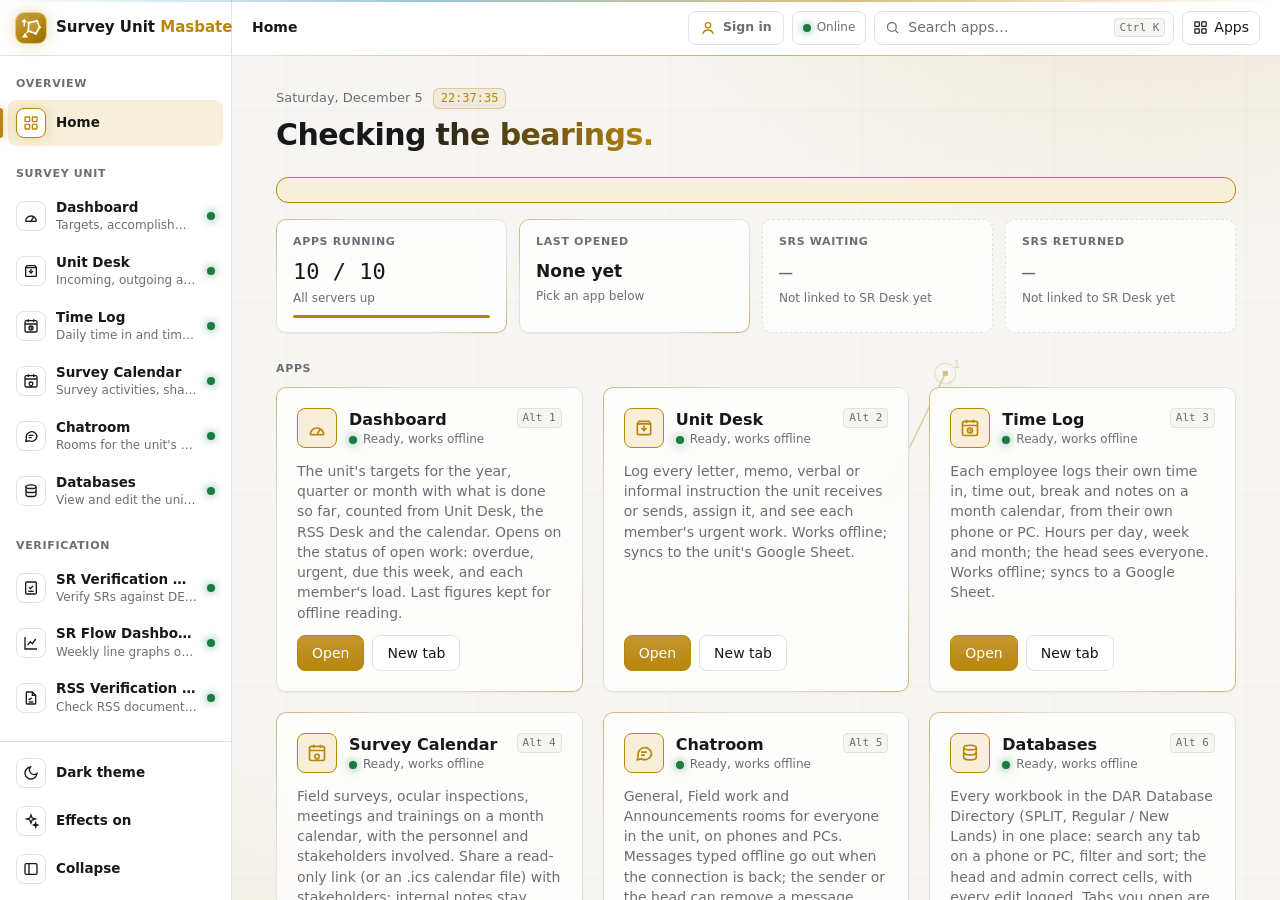
==== index.html @ 40b705ea "Claim Monitor: admin only (hidden from members and heads)" ====
<!doctype html>
<html lang="en">
<head>
<meta charset="utf-8">
<meta name="viewport" content="width=device-width, initial-scale=1, viewport-fit=cover">
<title>Survey Unit – Masbate</title>
<link rel="manifest" href="manifest.webmanifest">
<link rel="stylesheet" href="apps/fx/fx.css">
<script src="apps/fx/fx.js" defer></script>
<link rel="icon" href="icons/logo.svg" type="image/svg+xml">
<link rel="alternate icon" href="icons/favicon-64.png" type="image/png">
<link rel="apple-touch-icon" href="icons/apple-touch-icon.png">
<meta name="theme-color" content="#f6f5f2" media="(prefers-color-scheme: light)">
<meta name="theme-color" content="#0e0f10" media="(prefers-color-scheme: dark)">
<meta name="mobile-web-app-capable" content="yes">
<meta name="apple-mobile-web-app-capable" content="yes">
<meta name="apple-mobile-web-app-title" content="Survey Unit">
<meta name="apple-mobile-web-app-status-bar-style" content="default">
<style>
/* ACE Workbench: one shell for the local survey apps. Each app keeps its own server and page; the shell loads it in a frame.
   Layout patterns (grouped sidebar, breadcrumb, Apps menu, Ctrl K search, greeting home) taken from the iGEs app shell, 2026-11-15. */
:root{
  --bg:#f6f5f2; --rail:#ffffff; --panel:#ffffff; --ink:#17181a; --muted:#6b6e73; --line:#e3e1dc; --hover:#f0eee9;
  --accent:#b8860b; --accent-ink:#ffffff; --accent-soft:#f7efd9;
  --ok:#1d7a43; --bad:#b3261e; --contour:rgba(120,100,40,.07);
  --shadow:0 1px 2px rgba(0,0,0,.05); --shadow-lg:0 16px 40px rgba(0,0,0,.18);
  --font:"Inter","IBM Plex Sans","Segoe UI",system-ui,sans-serif; --mono:"IBM Plex Mono",Consolas,monospace;
  --r:10px; --gap-s:8px; --gap-l:20px; --rail-w:232px;
  --accent-rgb:184,134,11; --ok-rgb:29,122,67; --glass:rgba(255,255,255,.78); --field:.5;
}
@media (prefers-color-scheme: dark){ :root:not([data-theme="light"]){
  --bg:#0e0f10; --rail:#141517; --panel:#17181a; --ink:#ececea; --muted:#9a9c9f; --line:#2a2c2f; --hover:#1f2023;
  --accent:#e0b03c; --accent-ink:#17130a; --accent-soft:#2a230f; --ok:#5fcf8c; --bad:#f2877d; --contour:rgba(224,176,60,.06);
  --shadow:0 1px 2px rgba(0,0,0,.4); --shadow-lg:0 16px 40px rgba(0,0,0,.6); color-scheme:dark;
  --accent-rgb:224,176,60; --ok-rgb:95,207,140; --glass:rgba(23,24,26,.64); --field:1; } }
:root[data-theme="dark"]{
  --bg:#0e0f10; --rail:#141517; --panel:#17181a; --ink:#ececea; --muted:#9a9c9f; --line:#2a2c2f; --hover:#1f2023;
  --accent:#e0b03c; --accent-ink:#17130a; --accent-soft:#2a230f; --ok:#5fcf8c; --bad:#f2877d; --contour:rgba(224,176,60,.06);
  --shadow:0 1px 2px rgba(0,0,0,.4); --shadow-lg:0 16px 40px rgba(0,0,0,.6); color-scheme:dark;
  --accent-rgb:224,176,60; --ok-rgb:95,207,140; --glass:rgba(23,24,26,.64); --field:1; }

*{box-sizing:border-box}
html,body{height:100%;margin:0}
body{background:var(--bg);color:var(--ink);font:14px/1.45 var(--font);display:grid;grid-template-columns:var(--rail-w) 1fr;overflow:hidden}
body.collapsed{--rail-w:64px}
:focus-visible{outline:2px solid var(--accent);outline-offset:2px}
button{font:inherit;color:inherit}
kbd{font-family:var(--mono);font-size:11px;border:1px solid var(--line);border-radius:4px;padding:1px 5px;color:var(--muted);background:var(--bg)}

/* Rail */
.rail{background:var(--rail);border-right:1px solid var(--line);display:flex;flex-direction:column;min-width:0;min-height:0}
.brand{display:flex;align-items:center;gap:10px;height:56px;flex:none;padding:0 16px;border-bottom:1px solid var(--line);text-decoration:none;color:inherit}
.mark{flex:none;width:30px;height:30px;border-radius:8px;background:linear-gradient(145deg,color-mix(in srgb,var(--accent) 78%,#fff),var(--accent) 55%,color-mix(in srgb,var(--accent) 80%,#000));color:var(--accent-ink);display:grid;place-items:center;padding:3px;box-shadow:0 0 0 1px rgba(var(--accent-rgb),.35),0 0 16px rgba(var(--accent-rgb),.35)}
.brand b{font-size:15px;white-space:nowrap}
.brand b span{color:var(--accent)}
.mark svg{width:100%;height:100%;display:block}
.navscroll{flex:1;overflow:auto;padding-bottom:var(--gap-s)}
.navlabel{font-size:11px;font-weight:600;letter-spacing:.06em;text-transform:uppercase;color:var(--muted);padding:var(--gap-l) 16px var(--gap-s)}
nav{display:flex;flex-direction:column;gap:2px;padding:0 8px}
.item{display:flex;align-items:center;gap:10px;width:100%;padding:8px;border:0;border-radius:8px;background:none;text-align:left;cursor:pointer;text-decoration:none;color:inherit;position:relative}
.item:hover{background:var(--hover)}
.item[aria-current="page"]{background:var(--accent-soft)}
.item[aria-current="page"]::before{content:"";position:absolute;left:-8px;top:8px;bottom:8px;width:3px;border-radius:0 3px 3px 0;background:var(--accent);box-shadow:0 0 10px rgba(var(--accent-rgb),.8)}
.item[aria-current="page"] .ico{box-shadow:0 0 12px rgba(var(--accent-rgb),.25)}
.ico{flex:none;width:30px;height:30px;border-radius:8px;display:grid;place-items:center;border:1px solid var(--line);background:var(--panel)}
.item[aria-current="page"] .ico{border-color:var(--accent);color:var(--accent)}
.ico svg{width:16px;height:16px}
.txt{min-width:0;flex:1}
.txt b{display:block;font-weight:600;font-size:13.5px;white-space:nowrap;overflow:hidden;text-overflow:ellipsis}
.txt small{display:block;color:var(--muted);font-size:12px;white-space:nowrap;overflow:hidden;text-overflow:ellipsis}
.dot{flex:none;width:8px;height:8px;border-radius:50%;background:var(--line);position:relative}
.dot.up{background:var(--ok);box-shadow:0 0 8px rgba(var(--ok-rgb),.7)} .dot.down{background:var(--bad)}
.dot.up::after{content:"";position:absolute;inset:0;border-radius:50%;border:1px solid var(--ok);opacity:0}
.railfoot{flex:none;padding:8px;border-top:1px solid var(--line);display:flex;flex-direction:column;gap:2px}
body.collapsed .brand b,body.collapsed .txt,body.collapsed .item .dot{display:none}
body.collapsed .navlabel{font-size:0;padding:12px 0 4px;margin:0 16px;border-top:1px solid var(--line)}
body.collapsed .navlabel:first-child{border-top:0}
body.collapsed .brand{justify-content:center;padding:0}
body.collapsed .item{justify-content:center}

/* Top bar */
main{display:flex;flex-direction:column;min-width:0;min-height:0}
.bar{height:56px;flex:none;display:flex;align-items:center;gap:var(--gap-s);padding:0 var(--gap-l);border-bottom:1px solid var(--line);background:var(--rail);position:relative}
.bar::after{content:"";position:absolute;left:0;right:0;bottom:-1px;height:1px;background:linear-gradient(90deg,transparent,rgba(var(--accent-rgb),.55) 50%,transparent);pointer-events:none}
/* Sweeps while an app's page is loading in the frame */
.load{position:absolute;left:0;right:0;bottom:-1px;height:2px;overflow:hidden;pointer-events:none;z-index:1}
.load[hidden]{display:none}
.load i{position:absolute;top:0;bottom:0;left:0;width:35%;background:linear-gradient(90deg,transparent,var(--accent),transparent);box-shadow:0 0 10px rgba(var(--accent-rgb),.8)}
.net{display:inline-flex;align-items:center;gap:6px;height:34px;padding:0 10px;border-radius:8px;border:1px solid var(--line);font-size:12px;color:var(--muted);white-space:nowrap}
.net.off{color:var(--bad);border-color:var(--bad)}
.crumbs{display:flex;align-items:center;gap:6px;min-width:0;font-size:14px;white-space:nowrap}
.crumbs a{color:var(--muted);text-decoration:none}
.crumbs a:hover{color:var(--ink)}
.crumbs .sep{color:var(--muted);opacity:.6}
.crumbs b{font-weight:600;overflow:hidden;text-overflow:ellipsis}
.bar .spacer{flex:1}
.search{display:flex;align-items:center;gap:8px;height:34px;width:min(300px,30vw);padding:0 8px 0 10px;border:1px solid var(--line);border-radius:8px;background:var(--panel);color:var(--muted);cursor:pointer;text-align:left}
.search:hover{border-color:var(--muted)}
.search span{flex:1;overflow:hidden;text-overflow:ellipsis;white-space:nowrap}
.search svg,.appsbtn svg{width:15px;height:15px;flex:none}
.appsbtn{display:inline-flex;align-items:center;gap:6px;height:34px;padding:0 10px;border-radius:8px;border:1px solid var(--line);background:var(--panel);cursor:pointer}
.appsbtn:hover,.appsbtn[aria-expanded="true"]{background:var(--hover)}
.ibtn{display:inline-grid;place-items:center;width:34px;height:34px;border-radius:8px;border:1px solid var(--line);background:var(--panel);cursor:pointer;color:var(--muted);text-decoration:none}
.ibtn:hover{color:var(--ink);background:var(--hover)}
.ibtn svg{width:16px;height:16px}
.ibtn[hidden]{display:none}
.menuwrap{position:relative}
.menu{position:absolute;right:0;top:calc(100% + 6px);width:300px;background:var(--panel);border:1px solid var(--line);border-radius:var(--r);box-shadow:var(--shadow-lg);padding:6px;z-index:20}
.menu[hidden]{display:none}
.menu a{display:flex;gap:10px;padding:8px;border-radius:8px;text-decoration:none;color:inherit}
.menu a:hover,.menu a:focus-visible{background:var(--hover);outline:none}
.menu .mi{flex:none;width:18px;height:18px;color:var(--accent);margin-top:1px}
.menu .mi svg{width:18px;height:18px}
.menu b{display:block;font-weight:600;font-size:13.5px}
.menu small{display:block;color:var(--muted);font-size:12px}

.stage{flex:1;min-height:0;position:relative;
  background:radial-gradient(900px 520px at 88% -12%,rgba(var(--accent-rgb),.11),transparent 62%),radial-gradient(700px 480px at -5% 112%,rgba(var(--accent-rgb),.07),transparent 60%)}
/* Survey field: drifting grid and a lot being traversed, drawn behind Home */
#field{position:absolute;inset:0;width:100%;height:100%;pointer-events:none;opacity:var(--field)}
iframe{position:absolute;inset:0;width:100%;height:100%;border:0;background:var(--bg)}
iframe[hidden]{display:none}

/* Home */
.home{position:absolute;inset:0;overflow:auto;padding:32px var(--gap-l) 40px}
.home[hidden]{display:none}
.wrap{max-width:960px;margin:0 auto}
.date{color:var(--muted);font-size:13px;display:flex;align-items:center;gap:10px;flex-wrap:wrap}
.clock{font-family:var(--mono);font-size:12px;font-variant-numeric:tabular-nums;color:var(--accent);border:1px solid rgba(var(--accent-rgb),.35);border-radius:6px;padding:1px 7px;background:rgba(var(--accent-rgb),.08)}
.home h2{font-size:30px;margin:4px 0 var(--gap-l);letter-spacing:-.02em;width:fit-content;max-width:100%;
  background:linear-gradient(90deg,var(--ink) 35%,var(--accent));-webkit-background-clip:text;background-clip:text;color:transparent}
.wrap{container-type:inline-size}
.figs{display:grid;grid-template-columns:repeat(4,1fr);gap:12px;margin-bottom:28px}
.waiting{display:flex;gap:12px;align-items:flex-start;margin:0 0 16px;padding:12px 14px;border:1px solid var(--accent);border-radius:12px;background:var(--accent-soft);color:var(--ink);font-size:13px;line-height:1.5}
.waiting b{display:block;font-size:14px}.waiting .w-ico{color:var(--accent);flex:none;margin-top:2px}
@container (max-width:680px){ .figs{grid-template-columns:repeat(2,1fr)} }
.fig{background:var(--glass);border:1px solid var(--line);border-radius:var(--r);padding:14px 16px;box-shadow:var(--shadow)}
/* Glass panels: blurred field behind, gold edge at two corners, light that follows the pointer */
.fig,.card,.down .box{position:relative;-webkit-backdrop-filter:blur(9px) saturate(1.2);backdrop-filter:blur(9px) saturate(1.2)}
.fig::after,.card::after{content:"";position:absolute;inset:-1px;border-radius:inherit;padding:1px;pointer-events:none;opacity:.55;
  background:linear-gradient(135deg,rgba(var(--accent-rgb),.9),transparent 22%,transparent 78%,rgba(var(--accent-rgb),.9));
  -webkit-mask:linear-gradient(#000 0 0) content-box,linear-gradient(#000 0 0);-webkit-mask-composite:xor;mask-composite:exclude}
.fig.pending::after{display:none}
.fig::before,.card::before{content:"";position:absolute;inset:0;border-radius:inherit;pointer-events:none;opacity:0;
  background:radial-gradient(260px circle at var(--mx,50%) var(--my,50%),rgba(var(--accent-rgb),.14),transparent 70%)}
.fig:hover::before,.card:hover::before,.fig:hover::after,.card:hover::after{opacity:1}
.card:hover{border-color:rgba(var(--accent-rgb),.5);box-shadow:0 10px 30px rgba(0,0,0,.18),0 0 0 1px rgba(var(--accent-rgb),.12),0 0 28px rgba(var(--accent-rgb),.12)}
.card>*,.fig>*{position:relative}
.meter{height:3px;border-radius:2px;background:var(--line);margin-top:8px;overflow:hidden}
.meter i{display:block;height:100%;width:0;border-radius:2px;background:var(--accent);box-shadow:0 0 8px rgba(var(--accent-rgb),.8)}
.fig .k{font-size:11px;font-weight:600;letter-spacing:.06em;text-transform:uppercase;color:var(--muted)}
.fig .v{font-family:var(--mono);font-size:22px;font-weight:500;margin:6px 0 2px;font-variant-numeric:tabular-nums;white-space:nowrap;overflow:hidden;text-overflow:ellipsis}
.fig .v.word{font-family:var(--font);font-size:17px;font-weight:600;margin:9px 0 5px}
.fig .s{font-size:12px;color:var(--muted)}
.fig .s a{color:var(--accent)}
.fig.pending{border-style:dashed;box-shadow:none}
.fig.pending .v{color:var(--muted)}
.sect{font-size:11px;font-weight:600;letter-spacing:.06em;text-transform:uppercase;color:var(--muted);margin:0 0 10px}
.grid{display:grid;grid-template-columns:repeat(auto-fill,minmax(min(300px,100%),1fr));gap:var(--gap-l);margin-bottom:28px}
.card{background:var(--glass);border:1px solid var(--line);border-radius:var(--r);padding:var(--gap-l);box-shadow:var(--shadow);display:flex;flex-direction:column;gap:12px}
.card header{display:flex;align-items:center;gap:12px}
.card header kbd{margin-left:auto;align-self:flex-start;white-space:nowrap}
.card header .ico{width:40px;height:40px;color:var(--accent);border-color:var(--accent);background:var(--accent-soft)}
.card header .ico svg{width:20px;height:20px}
.card h3{margin:0;font-size:16px}
.card .status{font-size:12px;color:var(--muted);display:flex;align-items:center;gap:6px}
.card p{margin:0;color:var(--muted)}
.card .actions{margin-top:auto;display:flex;gap:var(--gap-s);align-items:center}
.btn{display:inline-flex;align-items:center;gap:6px;height:36px;padding:0 14px;border-radius:8px;border:1px solid var(--line);background:var(--panel);cursor:pointer;text-decoration:none;color:inherit;font-weight:500}
.btn:hover{background:var(--hover)}
.btn.primary{background:linear-gradient(180deg,color-mix(in srgb,var(--accent) 86%,#fff),var(--accent));border-color:var(--accent);color:var(--accent-ink);position:relative;overflow:hidden}
.btn.primary:hover{filter:brightness(1.06);box-shadow:0 6px 18px rgba(var(--accent-rgb),.35)}
.btn.primary::after{content:"";position:absolute;top:0;bottom:0;left:0;width:40%;transform:translateX(-140%) skewX(-20deg);background:linear-gradient(90deg,transparent,rgba(255,255,255,.45),transparent);pointer-events:none}

/* Server down state */
.down{position:absolute;inset:0;display:grid;place-items:center;padding:var(--gap-l)}
.down[hidden]{display:none}
.down .box{max-width:520px;background:var(--glass);border:1px solid var(--line);border-radius:var(--r);padding:24px;box-shadow:var(--shadow)}
.down h3{margin:0 0 6px;font-size:16px}
.down p{margin:0 0 12px;color:var(--muted)}
.down code{display:block;font-family:var(--mono);font-size:12.5px;background:var(--hover);border:1px solid var(--line);border-radius:8px;padding:10px 12px;white-space:pre-wrap;word-break:break-all;margin-bottom:16px;color:var(--ink)}

/* Ctrl K search */
.pal{position:fixed;inset:0;background:rgba(0,0,0,.45);-webkit-backdrop-filter:blur(6px);backdrop-filter:blur(6px);display:flex;justify-content:center;align-items:flex-start;padding:12vh var(--gap-l) 0;z-index:40}
.pal[hidden]{display:none}
.pal .box{width:min(560px,100%);background:var(--panel);border:1px solid rgba(var(--accent-rgb),.4);border-radius:12px;box-shadow:var(--shadow-lg),0 0 40px rgba(var(--accent-rgb),.12);overflow:hidden}
.pal .in{display:flex;align-items:center;gap:10px;padding:0 14px;border-bottom:1px solid var(--line)}
.pal .in svg{width:16px;height:16px;color:var(--muted);flex:none}
.pal input{flex:1;height:50px;border:0;background:none;color:var(--ink);font:inherit;font-size:15px;outline:none}
.pal ul{list-style:none;margin:0;padding:6px;max-height:50vh;overflow:auto}
.pal li{display:flex;align-items:center;gap:10px;padding:9px 10px;border-radius:8px;cursor:pointer}
.pal li[aria-selected="true"]{background:var(--accent-soft)}
.pal li .mi{width:18px;height:18px;color:var(--accent);flex:none}
.pal li .mi svg{width:18px;height:18px}
.pal li b{font-weight:600;font-size:13.5px}
.pal li small{color:var(--muted);font-size:12px;margin-left:auto;white-space:nowrap;overflow:hidden;text-overflow:ellipsis}
.pal .none{padding:14px;color:var(--muted);cursor:default}
.pal .hint{display:flex;gap:14px;padding:8px 14px;border-top:1px solid var(--line);font-size:12px;color:var(--muted)}

@media (max-width:720px){
  body{--rail-w:64px}
  .brand b,.txt,.item .dot{display:none}
  .navlabel{font-size:0;padding:12px 0 4px;margin:0 16px;border-top:1px solid var(--line)}
  .navlabel:first-child{border-top:0}
  .brand{justify-content:center;padding:0}
  .item{justify-content:center}
  .bar{padding:0 12px}
  .search{width:34px;padding:0;justify-content:center}
  .search span,.search kbd,.appsbtn .lbl,.crumbs .trail,.pal li small,.net .lbl,.card header kbd{display:none}
  #collapse{display:none}
  .home h2{font-size:24px}
}
/* Phones: the rail becomes a bottom tab bar so apps get the full width; the Apps menu is replaced by the tabs */
.tab{display:none}
.mbrand{display:none;align-items:center;gap:9px;text-decoration:none;color:inherit;min-width:0}
.mbrand .mark{width:28px;height:28px}
.mbrand b{font-size:15px;white-space:nowrap;overflow:hidden;text-overflow:ellipsis}
.mbrand b span{color:var(--accent)}
#themeTop,#install{display:none}
@media (max-width:720px){
  html,body{height:100%;height:100dvh}
  body{grid-template-columns:1fr;grid-template-rows:minmax(0,1fr) auto}
  main{grid-row:1}
  .rail{grid-row:2;flex-direction:row;border-right:0;border-top:1px solid var(--line);padding-bottom:env(safe-area-inset-bottom)}
  .brand,.railfoot,.navlabel,.appsbtn{display:none}
  .navscroll{display:flex;overflow-x:auto;overflow-y:hidden;padding:0;flex:1}
  nav{display:contents}
  .item{flex:1 0 50px;flex-direction:column;gap:3px;padding:7px 2px 6px;border-radius:0;justify-content:center}
  .item .tab{display:block;font-size:10.5px;font-weight:600;line-height:1.1;color:var(--muted);white-space:nowrap;max-width:100%;overflow:hidden;text-overflow:ellipsis}
  .item[aria-current="page"]{background:none}
  .item[aria-current="page"] .tab{color:var(--accent)}
  .item[aria-current="page"]::before{left:22%;right:22%;top:-1px;bottom:auto;width:auto;height:3px;border-radius:0 0 3px 3px}
  .ico{width:28px;height:28px}
  .bar{padding:0 10px;padding-top:env(safe-area-inset-top);height:calc(52px + env(safe-area-inset-top))}
  #themeTop{display:inline-grid}
  body.at-home .mbrand{display:flex}
  body.at-home .crumbs{display:none}
  #install:not([hidden]){display:inline-grid}
  .net{padding:0 9px}
  .home{padding:22px 16px 28px}
  .card .actions .btn:not(.primary){display:none}
}
*{scrollbar-width:thin;scrollbar-color:var(--line) transparent}
/* One sign-in for every app */
.who{display:inline-flex;align-items:center;gap:7px;height:34px;padding:0 11px;border-radius:8px;border:1px solid rgba(var(--accent-rgb),.45);background:rgba(var(--accent-rgb),.08);color:var(--ink);cursor:pointer;font:inherit;font-size:12.5px;font-weight:600;white-space:nowrap;max-width:220px}
.who svg{width:16px;height:16px;color:var(--accent);flex:none}
.who span{overflow:hidden;text-overflow:ellipsis}
.who.out{border-color:var(--line);background:none;color:var(--muted)}
.sign .box{padding:20px}
.sign h3{margin:0 0 4px;font-size:16px}
.sign p{margin:0 0 14px;color:var(--muted);font-size:13px}
.sign label{display:flex;flex-direction:column;gap:5px;font-size:12px;font-weight:600;color:var(--muted);margin-bottom:12px}
.sign input{height:40px;border:1px solid var(--line);border-radius:8px;background:var(--bg);color:var(--ink);padding:0 11px;font:inherit}
.sign input:focus{outline:none;border-color:var(--accent);box-shadow:0 0 0 3px rgba(var(--accent-rgb),.18)}
.sign .row{display:flex;gap:8px;align-items:center;flex-wrap:wrap}
.sign .msg{font-size:12.5px;color:var(--muted);flex:1;min-width:140px}
.sign .msg.bad{color:var(--bad)}
@media (max-width:720px){ .who span{display:none} .who{padding:0 9px} }
/* All motion lives here, so "reduce motion" in the system settings switches it off */
@media (prefers-reduced-motion:no-preference){
  .item,.btn,.ibtn,.appsbtn{transition:background .12s,box-shadow .2s,border-color .2s}
  .card{transition:transform .2s cubic-bezier(.2,.7,.2,1),box-shadow .2s,border-color .2s}
  .card:hover{transform:translateY(-3px)}
  .fig::before,.card::before,.fig::after,.card::after{transition:opacity .25s}
  .fig,.card{animation:rise .5s cubic-bezier(.2,.7,.2,1) backwards;animation-delay:calc(var(--i,0)*70ms)}
  .date,.home h2,.sect{animation:rise .45s cubic-bezier(.2,.7,.2,1) backwards}
  .meter i{transition:width .6s cubic-bezier(.2,.7,.2,1)}
  .dot.up::after{animation:ping 2.6s ease-out infinite}
  .btn.primary:hover::after{transform:translateX(320%) skewX(-20deg);transition:transform .6s}
  .load i{animation:sweep 1.1s ease-in-out infinite}
  iframe{animation:fade .25s}
  .menu,.pal .box{animation:pop .16s cubic-bezier(.2,.7,.2,1)}
  .pal{animation:fade .16s}
  @keyframes rise{from{opacity:0;transform:translateY(12px)}}
  @keyframes fade{from{opacity:0}}
  @keyframes pop{from{opacity:0;transform:translateY(-6px) scale(.98)}}
  @keyframes ping{0%{transform:scale(1);opacity:.8}70%,100%{transform:scale(2.8);opacity:0}}
  @keyframes sweep{from{left:-35%}to{left:100%}}
}
</style>
</head>
<body>
<aside class="rail">
  <a class="brand" href="#"><div class="mark"><svg viewBox="0 0 32 32" aria-hidden="true"><g fill="none" stroke="currentColor" stroke-linecap="round" stroke-linejoin="round"><path d="M7 13V5M4.6 7.6 7 5l2.4 2.6" stroke-width="1.8"/><polygon points="13,9 24,6.5 27.5,15 22.5,23.5 12.5,20" fill="currentColor" fill-opacity=".14" stroke-width="2.2"/><path d="M8 24.6 12.5 20" stroke-width="1.6" stroke-dasharray="1.6 1.8"/></g><g fill="currentColor"><circle cx="13" cy="9" r="1.6"/><circle cx="24" cy="6.5" r="1.6"/><circle cx="27.5" cy="15" r="1.6"/><circle cx="22.5" cy="23.5" r="1.6"/><circle cx="12.5" cy="20" r="1.6"/><polygon points="4,28.5 8,22.5 12,28.5"/></g></svg></div><b>Survey Unit <span>Masbate</span></b></a>
  <div class="navscroll" id="nav"></div>
  <div class="railfoot">
    <button class="item" id="themeBtn" title="Light or dark"><span class="ico"><svg viewBox="0 0 24 24" fill="none" stroke="currentColor" stroke-width="2"><path d="M21 12.8A9 9 0 1 1 11.2 3a7 7 0 0 0 9.8 9.8z"/></svg></span><span class="txt"><b>Theme</b></span></button>
    <button class="item" id="fxBtn" title="Special effects on or off (this device)"><span class="ico"><svg viewBox="0 0 24 24" fill="none" stroke="currentColor" stroke-width="2"><path d="M12 3l1.8 4.6L18.5 9l-4.7 1.4L12 15l-1.8-4.6L5.5 9l4.7-1.4z"/><path d="M19 15l.8 2.2L22 18l-2.2.8L19 21l-.8-2.2L16 18l2.2-.8z"/></svg></span><span class="txt"><b id="fxLbl">Effects on</b></span></button>
    <button class="item" id="collapse" title="Collapse sidebar"><span class="ico"><svg viewBox="0 0 24 24" fill="none" stroke="currentColor" stroke-width="2"><rect x="3" y="4" width="18" height="16" rx="2"/><path d="M9 4v16"/></svg></span><span class="txt"><b>Collapse</b></span></button>
  </div>
</aside>

<main>
  <div class="bar">
    <a class="mbrand" href="#" aria-label="Home"><span class="mark"><svg viewBox="0 0 32 32" aria-hidden="true"><g fill="none" stroke="currentColor" stroke-linecap="round" stroke-linejoin="round"><path d="M7 13V5M4.6 7.6 7 5l2.4 2.6" stroke-width="1.8"/><polygon points="13,9 24,6.5 27.5,15 22.5,23.5 12.5,20" fill="currentColor" fill-opacity=".14" stroke-width="2.2"/><path d="M8 24.6 12.5 20" stroke-width="1.6" stroke-dasharray="1.6 1.8"/></g><g fill="currentColor"><circle cx="13" cy="9" r="1.6"/><circle cx="24" cy="6.5" r="1.6"/><circle cx="27.5" cy="15" r="1.6"/><circle cx="22.5" cy="23.5" r="1.6"/><circle cx="12.5" cy="20" r="1.6"/><polygon points="4,28.5 8,22.5 12,28.5"/></g></svg></span><b>Survey Unit <span>Masbate</span></b></a>
    <div class="crumbs" id="crumbs"></div>
    <span class="spacer"></span>
    <button class="who out" id="whoBtn" title="Sign in"><svg viewBox="0 0 24 24" fill="none" stroke="currentColor" stroke-width="2"><circle cx="12" cy="8" r="4"/><path d="M4 21c1.5-4 4.5-6 8-6s6.5 2 8 6"/></svg><span>Sign in</span></button>
    <span class="net" id="net"><span class="dot"></span><span class="lbl"></span></span>
    <button class="search" id="searchBtn" title="Search apps (Ctrl K)"><svg viewBox="0 0 24 24" fill="none" stroke="currentColor" stroke-width="2"><circle cx="11" cy="11" r="7"/><path d="M21 21l-4.3-4.3"/></svg><span>Search apps…</span><kbd>Ctrl K</kbd></button>
    <div class="menuwrap">
      <button class="appsbtn" id="appsBtn" aria-haspopup="true" aria-expanded="false"><svg viewBox="0 0 24 24" fill="none" stroke="currentColor" stroke-width="2"><rect x="3" y="3" width="7" height="7" rx="1"/><rect x="14" y="3" width="7" height="7" rx="1"/><rect x="3" y="14" width="7" height="7" rx="1"/><rect x="14" y="14" width="7" height="7" rx="1"/></svg><span class="lbl">Apps</span></button>
      <div class="menu" id="appsMenu" role="menu" hidden></div>
    </div>
    <button class="ibtn" id="reload" title="Reload app" hidden><svg viewBox="0 0 24 24" fill="none" stroke="currentColor" stroke-width="2"><path d="M21 12a9 9 0 1 1-2.6-6.4L21 8"/><path d="M21 3v5h-5"/></svg></button>
    <a class="ibtn" id="popout" title="Open in its own tab" target="_blank" rel="noopener" hidden><svg viewBox="0 0 24 24" fill="none" stroke="currentColor" stroke-width="2"><path d="M14 4h6v6"/><path d="M20 4l-9 9"/><path d="M18 14v5a1 1 0 0 1-1 1H5a1 1 0 0 1-1-1V7a1 1 0 0 1 1-1h5"/></svg></a>
    <button class="ibtn" id="install" title="Install on this phone or PC" hidden><svg viewBox="0 0 24 24" fill="none" stroke="currentColor" stroke-width="2"><path d="M12 3v12"/><path d="M7 10l5 5 5-5"/><path d="M5 21h14"/></svg></button>
    <button class="ibtn" id="themeTop" title="Light or dark"><svg viewBox="0 0 24 24" fill="none" stroke="currentColor" stroke-width="2"><path d="M21 12.8A9 9 0 1 1 11.2 3a7 7 0 0 0 9.8 9.8z"/></svg></button>
    <div class="load" id="load" hidden><i></i></div>
  </div>
  <div class="stage">
    <canvas id="field" aria-hidden="true"></canvas>
    <section class="home" id="home">
      <div class="wrap">
        <div class="date"><span id="date"></span><span class="clock" id="clock"></span></div>
        <h2 id="greet"></h2>
        <div class="waiting" id="waiting" role="status" hidden></div>
        <div class="figs" id="figs"></div>
        <div class="sect">Apps</div>
        <div class="grid" id="cards"></div>
      </div>
    </section>
    <div class="down" id="down" hidden><div class="box">
      <h3 id="downTitle">App is not running</h3>
      <p id="downText"></p>
      <code id="downCmd"></code>
      <button class="btn primary" id="retry">Try again</button>
    </div></div>
  </div>
</main>

<div class="pal sign" id="sign" hidden>
  <div class="box" role="dialog" aria-label="Sign in">
    <h3>Sign in once, for every app</h3>
    <p>One address and one key per person open every app: Dashboard, Unit Desk, Time Log, Survey Calendar, Chatroom, Databases, SR and RSS Verification Desks. The admin gives you your key.</p>
    <label>Web app address<input id="sUrl" placeholder="https://script.google.com/macros/s/…/exec" autocomplete="off"></label>
    <label>Your key<input id="sKey" placeholder="ABCDE-12345" autocomplete="off" style="font-family:var(--mono);letter-spacing:.06em"></label>
    <div class="row"><span class="msg" id="sMsg">Kept on this device only.</span><button class="btn" id="sOut">Sign out</button><button class="btn primary" id="sGo">Sign in</button></div>
  </div>
</div>

<div class="pal" id="pal" hidden>
  <div class="box" role="dialog" aria-label="Search apps">
    <div class="in"><svg viewBox="0 0 24 24" fill="none" stroke="currentColor" stroke-width="2"><circle cx="11" cy="11" r="7"/><path d="M21 21l-4.3-4.3"/></svg>
      <input id="palIn" placeholder="Type an app name…" autocomplete="off" aria-controls="palList"></div>
    <ul id="palList" role="listbox"></ul>
    <div class="hint"><span><kbd>↑</kbd> <kbd>↓</kbd> move</span><span><kbd>Enter</kbd> open</span><span><kbd>Esc</kbd> close</span></div>
  </div>
</div>

<script>
// Sidebar sections, in order. An app's `group` must be one of these ids.
const GROUPS = [
  { id:"overview", label:"Overview" },
  { id:"unit",     label:"Survey Unit" },
  { id:"verify",   label:"Verification" },
  { id:"survey",   label:"Survey" },
];
const ICON = {
  home:'<svg viewBox="0 0 24 24" fill="none" stroke="currentColor" stroke-width="2"><rect x="3" y="3" width="7" height="7" rx="1"/><rect x="14" y="3" width="7" height="7" rx="1"/><rect x="3" y="14" width="7" height="7" rx="1"/><rect x="14" y="14" width="7" height="7" rx="1"/></svg>',
  sr:'<svg viewBox="0 0 24 24" fill="none" stroke="currentColor" stroke-width="2"><path d="M9 11l2 2 4-4"/><rect x="4" y="3" width="16" height="18" rx="2"/><path d="M8 17h8"/></svg>',
  rss:'<svg viewBox="0 0 24 24" fill="none" stroke="currentColor" stroke-width="2"><path d="M14 3H6a1 1 0 0 0-1 1v16a1 1 0 0 0 1 1h12a1 1 0 0 0 1-1V8z"/><path d="M14 3v5h5"/><path d="M8.5 13l1.5 1.5 3-3"/><path d="M8.5 18h7"/></svg>',
  srdash:'<svg viewBox="0 0 24 24" fill="none" stroke="currentColor" stroke-width="2"><path d="M3 3v18h18"/><path d="M7 15l4-5 3 3 5-7"/></svg>',
  td:'<svg viewBox="0 0 24 24" fill="none" stroke="currentColor" stroke-width="2"><path d="M4 18l5-12 6 4 5-4-3 14z"/><circle cx="9" cy="6" r="1.5"/></svg>',
  time:'<svg viewBox="0 0 24 24" fill="none" stroke="currentColor" stroke-width="2"><rect x="3" y="4" width="18" height="17" rx="2"/><path d="M3 9h18M8 2v4M16 2v4"/><circle cx="12" cy="15" r="3"/><path d="M12 13.5V15l1 1"/></svg>',
  db:'<svg viewBox="0 0 24 24" fill="none" stroke="currentColor" stroke-width="2"><ellipse cx="12" cy="5.5" rx="7.5" ry="2.8"/><path d="M4.5 5.5v6c0 1.5 3.4 2.8 7.5 2.8s7.5-1.3 7.5-2.8v-6"/><path d="M4.5 11.5v6c0 1.5 3.4 2.8 7.5 2.8s7.5-1.3 7.5-2.8v-6"/></svg>',
  dash:'<svg viewBox="0 0 24 24" fill="none" stroke="currentColor" stroke-width="2"><path d="M4 20a8 8 0 1 1 16 0"/><path d="M12 20l4-7"/><path d="M4 20h16"/></svg>',
  cal:'<svg viewBox="0 0 24 24" fill="none" stroke="currentColor" stroke-width="2"><rect x="3" y="4" width="18" height="17" rx="2"/><path d="M3 9h18M8 2v4M16 2v4"/><path d="M12 13.5c-1.6 0-2.8 1.2-2.8 2.7 0 1.9 2.8 3.8 2.8 3.8s2.8-1.9 2.8-3.8c0-1.5-1.2-2.7-2.8-2.7z"/></svg>',
  chat:'<svg viewBox="0 0 24 24" fill="none" stroke="currentColor" stroke-width="2"><path d="M21 12a8 8 0 0 1-11.6 7.1L4 20l1-4.6A8 8 0 1 1 21 12z"/><path d="M8.5 11h7M8.5 14.5h4.5"/></svg>',
  claim:'<svg viewBox="0 0 24 24" fill="none" stroke="currentColor" stroke-width="2"><rect x="5" y="3" width="14" height="18" rx="2"/><path d="M9 3v2h6V3"/><path d="M8.5 10h7M8.5 13.5h4"/><path d="M13.5 17.5l1.5 1.5 3-3"/></svg>',
  desk:'<svg viewBox="0 0 24 24" fill="none" stroke="currentColor" stroke-width="2"><path d="M4 7h16v12a1 1 0 0 1-1 1H5a1 1 0 0 1-1-1z"/><path d="M4 7l2-3h12l2 3"/><path d="M9 12l3 3 3-3"/><path d="M12 15V9"/></svg>',
};
// Add an app here to put it on the panel (and an icon in ICON under its id). url: where its server serves the page; start: how to run that server.
// local: true for a page inside this folder (apps/…): it needs no server, so it is never pinged and works offline.
const ALL_APPS = [
  // apps/dashboard.html, apps/calendar.html and apps/chat.html talk to the Survey Unit web app (?app=dash|cal|chat, backend/unit_hub.gs).
  { id:"dash", group:"unit", local:true, name:"Dashboard", tab:"Dash", short:"Targets, accomplishments, open work",
    blurb:"The unit's targets for the year, quarter or month with what is done so far, counted from Unit Desk, the RSS Desk and the calendar. Opens on the status of open work: overdue, urgent, due this week, and each member's load. Last figures kept for offline reading.",
    url:"apps/dashboard.html" },
  { id:"desk", group:"unit", local:true, name:"Unit Desk", tab:"Desk", short:"Incoming, outgoing and tasks",
    blurb:"Log every letter, memo, verbal or informal instruction the unit receives or sends, assign it, and see each member's urgent work. Works offline; syncs to the unit's Google Sheet.",
    url:"apps/unit-desk.html" },
  { id:"time", group:"unit", local:true, name:"Time Log", tab:"Time", short:"Daily time in and time out",
    blurb:"Each employee logs their own time in, time out, break and notes on a month calendar, from their own phone or PC. Hours per day, week and month; the head sees everyone. Works offline; syncs to a Google Sheet.",
    url:"apps/time-log.html" },
  { id:"cal", group:"unit", local:true, name:"Survey Calendar", tab:"Calendar", short:"Survey activities, shareable",
    blurb:"Field surveys, ocular inspections, meetings and trainings on a month calendar, with the personnel and stakeholders involved. Share a read-only link (or an .ics calendar file) with stakeholders; internal notes stay inside the unit. Works offline; syncs to the Google Sheet.",
    url:"apps/calendar.html" },
  { id:"chat", group:"unit", local:true, name:"Chatroom", tab:"Chat", short:"Rooms for the unit's employees",
    blurb:"General, Field work and Announcements rooms for everyone in the unit, on phones and PCs. Messages typed offline go out when the connection is back; the sender or the head can remove a message.",
    url:"apps/chat.html" },
  // apps/databases.html reads the workbooks listed in the DAR DATABASE DIRECTORY sheet through backend/databases.gs.
  { id:"db", group:"unit", local:true, name:"Databases", tab:"Data", short:"View and edit the unit's workbooks",
    blurb:"Every workbook in the DAR Database Directory (SPLIT, Regular / New Lands) in one place: search any tab on a phone or PC, filter and sort; the head and admin correct cells, with every edit logged. Tabs you open are kept for reading offline.",
    url:"apps/databases.html" },
  // apps/claim-monitor.html talks to the Survey Unit web app (?app=claim, backend/claim_monitor.gs): 2025-A and SBA Batch 4 trackers.
  { id:"claim", group:"unit", local:true, admin:true, name:"Claim Monitor", tab:"Claims", short:"DARMO claims: pick LHs, print, log",
    blurb:"Type a DARMO's claim (organic ₱450/ha or TSS ₱100/ha) and it picks the unclaimed LHs whose areas add up closest, from 2025-A or SBA Batch 4. Prints the DARMO Claim Monitoring form with its support list; logging the claim ticks the claimed columns in the tracker.",
    url:"apps/claim-monitor.html" },
  // apps/sr-desk.html is a verbatim copy of outputs/sr-verification-desk/app/sr-desk.html; copy it again after changing that file.
  { id:"sr", group:"verify", local:true, name:"SR Verification Desk", tab:"SR Desk", short:"Verify SRs against DENR / LRA checklists",
    blurb:"Register of SRs, DENR and LRA checklists, notice of findings and dashboard. Saves on this PC first, syncs to the Google Sheet.",
    url:"apps/sr-desk.html" },
  // apps/sr-dashboard.html is a verbatim copy of outputs/sr-verification-desk/app/sr-dashboard.html. It reads the SR Desk's copy on this PC.
  { id:"srdash", group:"verify", local:true, name:"SR Flow Dashboard", tab:"SR Flow", short:"Weekly line graphs of the SR desk",
    blurb:"How the SR desk is moving: SRs waiting at DARPO, received vs decided, endorsed vs returned, and days to decide, week by week. Read-only; uses the SR Desk's data on this PC.",
    url:"apps/sr-dashboard.html" },
  // apps/rss-desk.html talks to the Survey Unit web app (?app=rss, backend/rss_desk.gs): register from LAD BAL (MOD), "Inside balance" from SUMMARY.
  { id:"rss", group:"verify", local:true, name:"RSS Verification Desk", tab:"RSS Desk", short:"Check RSS documents against the checklist",
    blurb:"Register of every LH in LAD BAL (MOD), marked Inside balance when listed in SUMMARY. Tick each documentary requirement (present, lacking, N/A) with remarks, return for compliance, mark complete, print the checklist. Saves on this device first, syncs to the Google Sheet.",
    url:"apps/rss-desk.html" },
  { id:"td", group:"survey", local:true, name:"Title to Shapefile", tab:"Shapefile", short:"Title TD to PRS92 shapefile",
    blurb:"Type or paste a title's technical description, check closure and area, see the lot on satellite imagery (or a plain grid offline), export a PRS92 shapefile. Runs in the browser; title OCR stays in the Python app.",
    url:"apps/title-to-shapefile.html" },
];
// Apps marked admin:true show only to a person signed in as admin (Claim Monitor, user 2026-11-18). The web app refuses
// everyone else too; hiding it here only keeps it off their screens.
let APPS = [];
function filterApps(){ const s = signin(); APPS = ALL_APPS.filter(a => !a.admin || !!(s && s.key && s.role === "admin")); }
function rolesChanged(){ filterApps(); renderNav(); if(current && !APPS.some(a => a.id === current)) location.hash = ""; }
const GREETINGS = ["Staking corners","Closing the traverse","Checking the bearings","Plotting the lot","Setting up the instrument","Tying to the BLLM","Reading the TD","Balancing the misclosure"];

const $ = id => document.getElementById(id);
const esc = s => String(s).replace(/[&<>"]/g, c => ({ "&":"&amp;", "<":"&lt;", ">":"&gt;", '"':"&quot;" }[c]));
const frames = {};   // one frame per app, kept alive so switching apps keeps each app's state
const status = {};
let current = "";

function store(k, v){ try{ if(v !== undefined) localStorage.setItem(k, v); return localStorage.getItem(k); }catch(e){ return null; } }

async function ping(app){
  if(app.local) status[app.id] = "up";
  else try{ await fetch(app.url, { mode:"no-cors", cache:"no-store" }); status[app.id] = "up"; }
  catch(e){ status[app.id] = "down"; }
  document.querySelectorAll(`[data-dot="${app.id}"]`).forEach(d => { d.className = "dot " + status[app.id]; });
  document.querySelectorAll(`[data-status="${app.id}"]`).forEach(s => { s.textContent = app.local ? "Ready, works offline" : status[app.id] === "up" ? "Running" : "Not running"; });
  renderFigs();
  return status[app.id];
}

function renderNav(){
  const item = (id, name, short, icon, title, tab) => `
    <a class="item" href="#${id}" data-app="${id}" title="${esc(title)}">
      <span class="ico">${icon}</span><span class="tab">${esc(tab || name)}</span>
      <span class="txt"><b>${esc(name)}</b>${short ? `<small>${esc(short)}</small>` : ""}</span>
      ${id ? `<span class="dot" data-dot="${id}"></span>` : ""}
    </a>`;
  $("nav").innerHTML = GROUPS.map(g => {
    const rows = g.id === "overview"
      ? item("", "Home", "", ICON.home, "Home (Alt+0)")
      : APPS.filter(a => a.group === g.id).map(a => item(a.id, a.name, a.short, ICON[a.id], `${a.name} (Alt+${APPS.indexOf(a) + 1})`, a.tab)).join("");
    return rows ? `<div class="navlabel">${esc(g.label)}</div><nav aria-label="${esc(g.label)}">${rows}</nav>` : "";
  }).join("");
  $("appsMenu").innerHTML = APPS.map(a => `
    <a role="menuitem" href="#${a.id}"><span class="mi">${ICON[a.id]}</span><span><b>${esc(a.name)}</b><small>${esc(a.short)}</small></span></a>`).join("");
  $("cards").innerHTML = APPS.map((a, i) => `
    <article class="card" style="--i:${i + 4}">
      <header><span class="ico">${ICON[a.id]}</span><div><h3>${esc(a.name)}</h3>
        <div class="status"><span class="dot" data-dot="${a.id}"></span><span data-status="${a.id}">Checking…</span></div></div>
        <kbd title="Keyboard shortcut">Alt ${i + 1}</kbd></header>
      <p>${esc(a.blurb)}</p>
      <div class="actions"><a class="btn primary" href="#${a.id}">Open</a>
        <a class="btn" href="${a.url}" target="_blank" rel="noopener">New tab</a></div>
    </article>`).join("");
}

// Figures row: only what the panel itself knows. SR counts need a link to the SR Desk's data, not built yet.
function renderFigs(){
  const known = APPS.filter(a => status[a.id]);
  const up = known.filter(a => status[a.id] === "up").length;
  const done = known.length === APPS.length;
  const last = APPS.find(a => a.id === store("aw.last"));
  // Built once, then updated in place, so the entrance animation does not replay on every status check.
  if(!$("figUp")) $("figs").innerHTML = `
    <div class="fig" style="--i:0"><div class="k">Apps running</div><div class="v" id="figUp"></div><div class="s" id="figUpS"></div><div class="meter"><i id="figBar"></i></div></div>
    <div class="fig" style="--i:1"><div class="k">Last opened</div><div class="v word" id="figLast"></div><div class="s" id="figLastS"></div></div>
    <div class="fig pending" style="--i:2"><div class="k">SRs waiting</div><div class="v">—</div><div class="s">Not linked to SR Desk yet</div></div>
    <div class="fig pending" style="--i:3"><div class="k">SRs returned</div><div class="v">—</div><div class="s">Not linked to SR Desk yet</div></div>`;
  $("figUp").textContent = done ? up + " / " + APPS.length : "…";
  $("figUpS").textContent = !done ? "Checking servers" : up === APPS.length ? "All servers up" : (APPS.length - up) + " not running";
  $("figBar").style.width = done ? (100 * up / APPS.length) + "%" : "0";
  $("figLast").textContent = last ? last.name : "None yet";
  const lastS = last ? `<a href="#${last.id}">Open again</a>` : "Pick an app below";
  if($("figLastS").innerHTML !== lastS) $("figLastS").innerHTML = lastS;
}

const STILL = matchMedia("(prefers-reduced-motion: reduce)").matches;

// Greeting resolves out of scrambled characters, left to right.
function decode(el, text){
  clearInterval(el._t); el.setAttribute("aria-label", text);
  if(STILL){ el.textContent = text; return; }
  const glyphs = "ABCDEFGHJKLMNPRSTUVWXYZ0123456789", steps = 20; let f = 0;
  el._t = setInterval(() => {
    const k = Math.floor(text.length * ++f / steps);
    el.textContent = text.slice(0, k) + [...text.slice(k)].map(ch => ch === " " ? " " : glyphs[Math.floor(Math.random() * glyphs.length)]).join("");
    if(f >= steps){ clearInterval(el._t); el.textContent = text; }
  }, 32);
}
function tick(){ if(!$("home").hidden) $("clock").textContent = new Date().toLocaleTimeString("en-PH", { hour12:false }); }

function renderHomeHead(){
  $("date").textContent = new Date().toLocaleDateString("en-PH", { weekday:"long", month:"long", day:"numeric" });
  tick();
  // Each person's own name, kept on their device; tap the greeting to set or change it.
  const who = (store("aw.name") || "").trim();
  decode($("greet"), GREETINGS[Math.floor(Math.random() * GREETINGS.length)] + (who ? ", " + who + "." : "."));
  $("greet").title = who ? "Tap to change your name" : "Tap to add your name";
}
$("greet").style.cursor = "pointer";
$("greet").onclick = () => {
  const n = prompt("Your name for the greeting (kept on this device only):", store("aw.name") || "");
  if(n !== null){ store("aw.name", n.trim().slice(0, 30)); renderHomeHead(); }
};

// Network chip: what the browser reports about this device's connection (not a test of any server).
function renderNet(){
  const on = navigator.onLine, el = $("net");
  el.className = "net" + (on ? "" : " off");
  el.querySelector(".dot").className = "dot " + (on ? "up" : "down");
  el.querySelector(".lbl").textContent = on ? "Online" : "Offline";
  el.title = on ? "This device has a network connection" : "No network connection. Apps marked “works offline” still run.";
}

// Saved work lives in this browser until it reaches the Sheets. Ask the browser to keep it even when the disk runs low
// (it may say no; Chrome and Edge decide), and warn on Home while any app still has work waiting to sync.
let persisted = null;
if(navigator.storage && navigator.storage.persist && /^https?:$/.test(location.protocol)){
  navigator.storage.persisted().then(p => p || navigator.storage.persist()).then(p => { persisted = !!p; renderWaiting(); }).catch(() => {});
}
// Where each app keeps the work it has not sent yet (same browser, same address).
const WAITS = [
  ["Unit Desk",  () => (JSON.parse(localStorage.getItem("ud.v1") || "{}").outbox || []).length],
  ["Time Log",   () => (JSON.parse(localStorage.getItem("tl.v1") || "{}").outbox || []).length],
  ["Databases",  () => (JSON.parse(localStorage.getItem("db.outbox") || "[]")).length],
  ["SR Desk",    () => Object.keys(JSON.parse(localStorage.getItem("srdesk-v1") || "{}").queue || {}).length],
  ["RSS Desk",   () => (JSON.parse(localStorage.getItem("rss.v1") || "{}").outbox || []).length],
  ["Dashboard",  () => (JSON.parse(localStorage.getItem("dash.v1") || "{}").outbox || []).length],
  ["Calendar",   () => (JSON.parse(localStorage.getItem("cal.v1") || "{}").outbox || []).length],
  ["Chat",       () => (JSON.parse(localStorage.getItem("chat.v1") || "{}").outbox || []).length],
  ["Claims",     () => (JSON.parse(localStorage.getItem("claim.v1") || "{}").outbox || []).length],
];
function renderWaiting(){
  const el = $("waiting"); if(!el) return;
  const list = WAITS.map(([n, f]) => { try{ return [n, f()]; }catch(e){ return [n, 0]; } }).filter(x => x[1] > 0);
  el.hidden = !list.length;
  if(!list.length) return;
  const total = list.reduce((s, x) => s + x[1], 0);
  el.innerHTML = `<svg class="w-ico" width="18" height="18" viewBox="0 0 24 24" fill="none" stroke="currentColor" stroke-width="2"><path d="M12 9v4M12 17h.01"/><path d="M10.3 3.9 1.8 18a2 2 0 0 0 1.7 3h17a2 2 0 0 0 1.7-3L13.7 3.9a2 2 0 0 0-3.4 0z"/></svg>
    <div><b>${total} saved item${total > 1 ? "s" : ""} not on the Google Sheets yet</b>${list.map(([n, c]) => `${esc(n)}: ${c}`).join(" · ")}.
    ${navigator.onLine ? "Open the app to send them." : "They are sent when this PC is online and the app is open."}
    Until then they are only in this browser: do not clear browsing data, use a private window, or switch PC or browser.${persisted === false ? " This browser has not agreed to protect the saved work if the disk runs low; keep some free space." : ""}</div>`;
}
window.addEventListener("storage", renderWaiting);
setInterval(renderWaiting, 5000);

// Survey field behind Home: a slowly drifting grid and a lot being traversed corner to corner from a tie point.
// Decoration only: the shapes are random and carry no survey data. Stops when Home is covered or the tab is hidden.
const field = (() => {
  const c = $("field"), g = c.getContext("2d"), GRID = 48, LEG = 0.8, HOLD = 3.5, OUT = 1.2;
  let w = 0, h = 0, rgb = "224,176,60", lot = null, raf = 0, last = 0, drift = 0, on = false;
  const ink = a => `rgba(${rgb},${a})`;
  function tone(){ rgb = getComputedStyle(document.documentElement).getPropertyValue("--accent-rgb").trim() || rgb; if(!on || STILL) draw(); }
  function size(){
    const r = c.parentElement.getBoundingClientRect(), d = Math.min(devicePixelRatio || 1, 2);
    w = r.width; h = r.height; c.width = Math.round(w * d); c.height = Math.round(h * d); g.setTransform(d, 0, 0, d, 0, 0);
    newLot(); if(STILL) lot.t = lot.end - OUT; if(!on || STILL) draw();
  }
  function newLot(){
    const n = 5 + Math.floor(Math.random() * 4), cx = w * (.5 + Math.random() * .38), cy = h * (.28 + Math.random() * .45), R = Math.max(60, Math.min(w, h) * (.15 + Math.random() * .1));
    const pts = [];
    for(let i = 0; i < n; i++){ const a = (i + Math.random() * .5) / n * Math.PI * 2, r = R * (.65 + Math.random() * .55); pts.push([cx + Math.cos(a) * r, cy + Math.sin(a) * r]); }
    const ta = Math.random() * Math.PI * 2, tie = [pts[0][0] + Math.cos(ta) * R * 1.5, pts[0][1] + Math.sin(ta) * R * 1.5];
    lot = { pts, tie, t: 0, end: (n + 1) * LEG + HOLD + OUT };   // tie line, then n legs back to corner 1
  }
  function draw(){
    g.clearRect(0, 0, w, h);
    if(!lot) return;
    // grid
    g.lineWidth = 1;
    const o = drift % GRID;
    for(let x = o, i = Math.floor(-drift / GRID); x < w; x += GRID, i++){ g.strokeStyle = ink(i % 4 ? .045 : .1); g.beginPath(); g.moveTo(x + .5, 0); g.lineTo(x + .5, h); g.stroke(); }
    for(let y = o, i = Math.floor(-drift / GRID); y < h; y += GRID, i++){ g.strokeStyle = ink(i % 4 ? .045 : .1); g.beginPath(); g.moveTo(0, y + .5); g.lineTo(w, y + .5); g.stroke(); }
    // lot
    const { pts, tie, t, end } = lot, n = pts.length, legs = t / LEG;
    const fadeOut = Math.max(0, Math.min(1, (end - t) / OUT)), closed = legs >= n + 1;
    g.globalAlpha = fadeOut;
    const path = [tie, ...pts, pts[0]];
    let head = null;
    for(let i = 0; i < path.length - 1; i++){
      const p = Math.max(0, Math.min(1, legs - i)); if(p <= 0) break;
      const a = path[i], b = path[i + 1], x = a[0] + (b[0] - a[0]) * p, y = a[1] + (b[1] - a[1]) * p;
      g.strokeStyle = ink(i ? .7 : .35); g.lineWidth = i ? 1.5 : 1; g.setLineDash(i ? [] : [5, 5]);
      g.beginPath(); g.moveTo(a[0], a[1]); g.lineTo(x, y); g.stroke();
      if(p < 1) head = [x, y];
    }
    g.setLineDash([]);
    if(closed){
      const f = Math.min(1, (legs - n - 1) * LEG / .8);
      g.fillStyle = ink(.08 * f); g.beginPath(); pts.forEach((p, i) => i ? g.lineTo(p[0], p[1]) : g.moveTo(p[0], p[1])); g.closePath(); g.fill();
    }
    // tie point (triangle) and corners (squares, numbered), each with a ring as the line reaches it
    g.strokeStyle = ink(.8); g.lineWidth = 1.2;
    g.beginPath(); g.moveTo(tie[0], tie[1] - 6); g.lineTo(tie[0] + 5.5, tie[1] + 4); g.lineTo(tie[0] - 5.5, tie[1] + 4); g.closePath(); g.stroke();
    g.font = "10px Consolas,monospace"; g.textBaseline = "middle";
    pts.forEach((p, i) => {
      const since = (legs - (i + 1)) * LEG; if(since < 0) return;
      g.fillStyle = ink(.95); g.fillRect(p[0] - 2.5, p[1] - 2.5, 5, 5);
      g.fillStyle = ink(.6); g.fillText(String(i + 1), p[0] + 8, p[1] - 8);
      if(since < 1){ g.strokeStyle = ink(.6 * (1 - since)); g.beginPath(); g.arc(p[0], p[1], 4 + since * 16, 0, Math.PI * 2); g.stroke(); }
    });
    if(head){ g.shadowColor = ink(1); g.shadowBlur = 14; g.fillStyle = ink(1); g.beginPath(); g.arc(head[0], head[1], 2.5, 0, Math.PI * 2); g.fill(); g.shadowBlur = 0; }
    g.globalAlpha = 1;
  }
  function frame(ts){
    raf = requestAnimationFrame(frame);
    if(!lot || ts - last < 33) return;                      // about 30 frames a second is plenty
    const dt = Math.min(.1, (ts - last) / 1000); last = ts;
    drift += dt * 5; lot.t += dt; if(lot.t >= lot.end) newLot();
    draw();
  }
  function sync(){
    const want = !STILL && !document.hidden && (!$("home").hidden || !$("down").hidden);
    if(want && !on){ on = true; last = performance.now(); raf = requestAnimationFrame(frame); }
    else if(!want && on){ on = false; cancelAnimationFrame(raf); }
  }
  new ResizeObserver(size).observe(c.parentElement);
  document.addEventListener("visibilitychange", sync);
  size(); tone();
  return { sync, tone };
})();

function crumbs(app){
  $("crumbs").innerHTML = app
    ? `<span class="trail"><a href="#">Home</a> <span class="sep">›</span> <a href="#">Apps</a> <span class="sep">›</span></span> <b>${esc(app.name)}</b>`
    : `<b>Home</b>`;
}

async function show(id){ try{ await openView(id); } finally{ field.sync(); } }
async function openView(id){
  const app = APPS.find(a => a.id === id);
  current = app ? id : "";
  document.querySelectorAll(".item[data-app]").forEach(el => el.dataset.app === current ? el.setAttribute("aria-current", "page") : el.removeAttribute("aria-current"));
  Object.values(frames).forEach(f => f.hidden = true);
  $("down").hidden = true;
  crumbs(app);
  if(!app){
    $("home").hidden = false; $("reload").hidden = $("popout").hidden = true; document.title = "Survey Unit – Masbate"; document.body.classList.add("at-home");
    renderHomeHead(); renderFigs(); APPS.forEach(ping); return;
  }
  $("home").hidden = true;
  $("popout").href = app.url; $("popout").hidden = false; document.title = app.name + " · Survey Unit – Masbate"; document.body.classList.remove("at-home");
  store("aw.last", id);
  const st = await ping(app);
  if(current !== id) return;   // user moved on while the ping was out
  if(st === "down" && !frames[id]){
    $("downTitle").textContent = app.name + " is not running";
    $("downText").textContent = "Its server is not answering at " + app.url + ". Start it from the vault folder, then try again.";
    $("downCmd").textContent = app.start; $("down").hidden = false; $("reload").hidden = true;
    $("retry").onclick = () => show(id); return;
  }
  if(!frames[id]){
    const f = document.createElement("iframe");
    f.title = app.name; f.src = app.url; f.setAttribute("allow", "clipboard-read; clipboard-write; fullscreen; geolocation");
    f.addEventListener("load", () => { sendTheme(f); addFx(f); addTableTools(f); $("load").hidden = true; });
    $("load").hidden = false;
    document.querySelector(".stage").appendChild(f); frames[id] = f;
  }
  frames[id].hidden = false; $("reload").hidden = false;
  $("reload").onclick = () => { $("load").hidden = false; frames[id].src = app.url; };
}

// Apps menu
function setMenu(open){
  $("appsMenu").hidden = !open; $("appsBtn").setAttribute("aria-expanded", String(open));
  if(open) $("appsMenu").querySelector("a")?.focus();
}
$("appsBtn").onclick = e => { e.stopPropagation(); setMenu($("appsMenu").hidden); };
$("appsMenu").addEventListener("click", () => setMenu(false));
document.addEventListener("click", e => { if(!e.target.closest(".menuwrap")) setMenu(false); });

// Ctrl K search: Home plus every app
let palSel = 0, palRows = [];
function palRender(){
  const q = $("palIn").value.trim().toLowerCase();
  const all = [{ id:"", name:"Home", short:"Greeting, figures and app cards", icon:ICON.home }, ...APPS.map(a => ({ ...a, icon:ICON[a.id] }))];
  palRows = all.filter(r => !q || (r.name + " " + r.short).toLowerCase().includes(q));
  palSel = Math.min(palSel, Math.max(0, palRows.length - 1));
  $("palList").innerHTML = palRows.length
    ? palRows.map((r, i) => `<li role="option" data-i="${i}" aria-selected="${i === palSel}"><span class="mi">${r.icon}</span><b>${esc(r.name)}</b><small>${esc(r.short)}</small></li>`).join("")
    : `<li class="none">No app matches “${esc(q)}”.</li>`;
}
function palOpen(){ setMenu(false); $("pal").hidden = false; $("palIn").value = ""; palSel = 0; palRender(); $("palIn").focus(); }
function palClose(){ $("pal").hidden = true; }
function palGo(i){ const r = palRows[i]; if(!r) return; palClose(); if(location.hash.slice(1) === r.id) show(r.id); else location.hash = r.id; }
$("searchBtn").onclick = palOpen;
$("palIn").addEventListener("input", () => { palSel = 0; palRender(); });
$("palIn").addEventListener("keydown", e => {
  if(e.key === "ArrowDown"){ palSel = Math.min(palSel + 1, palRows.length - 1); palRender(); e.preventDefault(); }
  else if(e.key === "ArrowUp"){ palSel = Math.max(palSel - 1, 0); palRender(); e.preventDefault(); }
  else if(e.key === "Enter"){ palGo(palSel); e.preventDefault(); }
});
$("palList").addEventListener("click", e => { const li = e.target.closest("li[data-i]"); if(li) palGo(+li.dataset.i); });
$("pal").addEventListener("click", e => { if(e.target === $("pal")) palClose(); });

document.addEventListener("keydown", e => {
  if((e.ctrlKey || e.metaKey) && e.key.toLowerCase() === "k"){ e.preventDefault(); $("pal").hidden ? palOpen() : palClose(); return; }
  if(e.key === "Escape"){ palClose(); setMenu(false); return; }
  if(!e.altKey) return;
  const n = parseInt(e.key, 10);
  if(n === 0){ location.hash = ""; show(""); e.preventDefault(); }
  else if(APPS[n - 1]){ location.hash = APPS[n - 1].id; e.preventDefault(); }
});

$("collapse").onclick = () => { document.body.classList.toggle("collapsed"); store("aw.collapsed", document.body.classList.contains("collapsed") ? "1" : "0"); };
$("themeBtn").onclick = () => {
  const dark = document.documentElement.dataset.theme ? document.documentElement.dataset.theme === "dark" : matchMedia("(prefers-color-scheme: dark)").matches;
  document.documentElement.dataset.theme = dark ? "light" : "dark"; store("aw.theme", document.documentElement.dataset.theme);
  Object.values(frames).forEach(sendTheme); themeIcon(); field.tone();
};
// The button shows what a click switches to: sun while dark, moon while light.
function themeIcon(){
  const dark = document.documentElement.dataset.theme ? document.documentElement.dataset.theme === "dark" : matchMedia("(prefers-color-scheme: dark)").matches;
  $("themeBtn").querySelector(".ico").innerHTML = dark
    ? '<svg viewBox="0 0 24 24" fill="none" stroke="currentColor" stroke-width="2"><circle cx="12" cy="12" r="4"/><path d="M12 2v2M12 20v2M2 12h2M20 12h2M4.9 4.9l1.4 1.4M17.7 17.7l1.4 1.4M4.9 19.1l1.4-1.4M17.7 6.3l1.4-1.4"/></svg>'
    : '<svg viewBox="0 0 24 24" fill="none" stroke="currentColor" stroke-width="2"><path d="M21 12.8A9 9 0 1 1 11.2 3a7 7 0 0 0 9.8 9.8z"/></svg>';
  $("themeBtn").querySelector("b").textContent = dark ? "Light theme" : "Dark theme";
  $("themeTop").innerHTML = $("themeBtn").querySelector(".ico").innerHTML;
}
$("themeTop").onclick = () => $("themeBtn").click();
// One sign-in for every app (localStorage "aw.signin" = {url, key, name, role}); each app reads it when it loads.
function signin(v){ try{ if(v !== undefined) localStorage.setItem("aw.signin", JSON.stringify(v)); return JSON.parse(localStorage.getItem("aw.signin") || "null"); }catch(e){ return null; } }
// The key is only ever sent to a Google Apps Script web app (or a test server on this PC).
const okAddr = u => /^https:\/\/script\.google\.com\/(a\/macros\/[\w.-]+|macros)\/s\/[\w-]+\/(exec|dev)$/.test(String(u || "")) || /^http:\/\/(localhost|127\.0\.0\.1)(:\d+)?\//.test(String(u || ""));
function renderWho(){
  const s = signin(), b = $("whoBtn"), on = !!(s && s.key);
  b.classList.toggle("out", !on);
  b.querySelector("span").textContent = on ? (s.name || "Signed in") : "Sign in";
  b.title = on ? "Signed in as " + (s.name || "?") + (s.role ? " (" + s.role + ")" : "") + " for every app" : "Sign in once for every Survey Unit app";
}
function reloadFrames(){ Object.keys(frames).forEach(id => { const a = APPS.find(x => x.id === id); if(a) frames[id].src = a.url; }); }
function signOpen(){ const s = signin() || {}; $("sUrl").value = s.url || ""; $("sKey").value = s.key || ""; $("sMsg").className = "msg"; $("sMsg").textContent = s.name ? "Signed in as " + s.name + (s.role ? " (" + s.role + ")" : "") + "." : "Kept on this device only."; $("sOut").hidden = !(s && s.key); $("sign").hidden = false; $("sUrl").focus(); }
$("whoBtn").onclick = signOpen;
$("sign").addEventListener("click", e => { if(e.target === $("sign")) $("sign").hidden = true; });
$("sGo").onclick = async () => {
  const url = $("sUrl").value.trim(), key = $("sKey").value.trim().toUpperCase(), m = $("sMsg");
  if(!url || !key){ m.className = "msg bad"; m.textContent = "Enter the web app address and your key."; return; }
  if(!okAddr(url)){ m.className = "msg bad"; m.textContent = "That is not a Google Apps Script web app address. It looks like https://script.google.com/macros/s/…/exec"; return; }
  m.className = "msg"; m.textContent = "Checking…"; $("sGo").disabled = true;
  try{
    const j = await fetch(url + (url.includes("?") ? "&" : "?") + new URLSearchParams({ app:"desk", action:"me", key }), { redirect:"follow" }).then(r => r.json());
    if(!j.ok) throw new Error(j.error || "Refused");
    signin({ url, key, name: j.me.name, role: j.me.role });
    // SR Verification Desk accepts the same key at its own address, which the web app hands over here ("aw.sr").
    const sr = j.links && okAddr(j.links.sr) ? j.links.sr : "";
    try{ if(sr) localStorage.setItem("aw.sr", sr); else localStorage.removeItem("aw.sr"); }catch(e){}
    renderWho(); rolesChanged(); reloadFrames(); $("sign").hidden = true;
  }catch(e){ m.className = "msg bad"; m.textContent = /fetch|network/i.test(String(e)) ? "No connection to that address." : String(e.message || e); }
  finally{ $("sGo").disabled = false; }
};
$("sOut").onclick = () => { const s = signin() || {}; signin({ url: s.url || "", key: "" }); renderWho(); rolesChanged(); reloadFrames(); $("sign").hidden = true; };
document.addEventListener("keydown", e => { if(e.key === "Escape") $("sign").hidden = true; });
// A sign-in made inside an app (its Settings) shows here too; the other apps pick it up when they next load.
window.addEventListener("storage", e => { if(e.key === "aw.signin"){ renderWho(); rolesChanged(); } });
renderWho();
$("fxLbl").textContent = store("aw.fx") === "off" ? "Effects off" : "Effects on";
$("fxBtn").onclick = () => { store("aw.fx", store("aw.fx") === "off" ? "on" : "off"); location.reload(); };
// Installable app (phones and PCs) when served over https: the service worker keeps every page for offline use.
// Opened from the folder (file://) none of this runs and the panel works as before.
let installEvt = null;
window.addEventListener("beforeinstallprompt", e => { e.preventDefault(); installEvt = e; $("install").hidden = false; });
window.addEventListener("appinstalled", () => { installEvt = null; $("install").hidden = true; });
$("install").onclick = async () => { if(!installEvt) return; installEvt.prompt(); await installEvt.userChoice; installEvt = null; $("install").hidden = true; };
if("serviceWorker" in navigator && /^https?:$/.test(location.protocol)) navigator.serviceWorker.register("sw.js").catch(() => {});
matchMedia("(prefers-color-scheme: dark)").addEventListener("change", () => { themeIcon(); field.tone(); });
// Light inside a card follows the pointer.
$("home").addEventListener("pointermove", e => {
  const el = e.target.closest(".card,.fig"); if(!el) return;
  const r = el.getBoundingClientRect(); el.style.setProperty("--mx", (e.clientX - r.left) + "px"); el.style.setProperty("--my", (e.clientY - r.top) + "px");
});
window.addEventListener("online", renderNet); window.addEventListener("offline", renderNet);
// Shared effects layer (apps/fx) added to each app as it loads, so the app files themselves stay unchanged.
// Works when the app page is same-origin (the local server or the published site); skipped silently otherwise.
function addFx(f){
  try{
    const d = f.contentDocument; if(!d || !d.head || d.getElementById("aw-fx-css") || d.documentElement.dataset.fx === "own" || store("aw.fx") === "off") return;
    const base = new URL("apps/fx/", location.href).href;
    const l = d.createElement("link"); l.id = "aw-fx-css"; l.rel = "stylesheet"; l.href = base + "fx.css"; d.head.appendChild(l);
    const s = d.createElement("script"); s.src = base + "fx.js"; d.head.appendChild(s);
  }catch(e){}
}
// Sort and filter on every table with column headers (apps/fx/table-tools.js), added the same way as the effects
// but not switched off with them. Same-origin pages only; the Apps Script phone pages do not get it.
function addTableTools(f){
  try{
    const d = f.contentDocument; if(!d || !d.head || d.getElementById("aw-tt-js")) return;
    const s = d.createElement("script"); s.id = "aw-tt-js"; s.src = new URL("apps/fx/table-tools.js", location.href).href; d.head.appendChild(s);
  }catch(e){}
}
// Apps that listen (Unit Desk) follow the panel's light/dark choice; others ignore the message.
function sendTheme(f){ try{ f.contentWindow.postMessage({ type:"aw-theme", theme: document.documentElement.dataset.theme || "" }, "*"); }catch(e){} }
window.addEventListener("hashchange", () => show(location.hash.slice(1)));

const t = store("aw.theme"); if(t) document.documentElement.dataset.theme = t;
if(store("aw.collapsed") === "1") document.body.classList.add("collapsed");
themeIcon(); field.tone(); renderNet(); renderWaiting();
filterApps();
renderNav();
show(location.hash.slice(1));
setInterval(() => APPS.forEach(ping), 30000);
setInterval(tick, 1000);
</script>
</body>
</html>
---- apps/fx/fx.css ----
/* Survey Unit – Masbate: shared effects layer.
   The panel (index.html) adds this file and fx.js to every app it opens, so the apps' own files stay unchanged
   (they are hash-matched to their Apps Script copies). Everything here is decoration: low-specificity :where()
   rules an app's own styles win over, overlays that never take clicks, and no motion under "reduce motion". */
:root{ --fx-rgb:184,134,11; --fx2-rgb:14,116,144; }
@media (prefers-color-scheme: dark){ :root:not([data-theme="light"]){ --fx-rgb:224,176,60; --fx2-rgb:79,214,234; } }
:root[data-theme="dark"]{ --fx-rgb:224,176,60; --fx2-rgb:79,214,234; }

/* Holo line across the top of the app */
#aw-fx-top{position:fixed;left:0;right:0;top:0;height:2px;z-index:2147483000;pointer-events:none;overflow:hidden;
  background:linear-gradient(90deg,transparent,rgba(var(--fx2-rgb),.55),rgba(var(--fx-rgb),.7),transparent);opacity:.75}
#aw-fx-top i{position:absolute;top:0;height:100%;width:22%;background:linear-gradient(90deg,transparent,#fff,transparent);opacity:.7;left:-25%}
/* Soft light that follows the mouse (PCs only) */
#aw-fx-glow{position:fixed;left:0;top:0;width:520px;height:520px;margin:-260px 0 0 -260px;border-radius:50%;z-index:2147482999;pointer-events:none;
  background:radial-gradient(circle,rgba(var(--fx2-rgb),.07),rgba(var(--fx-rgb),.035) 40%,transparent 68%);opacity:0;transition:opacity .4s}
#aw-fx-glow.on{opacity:1}
/* Ripple where a button is pressed: drawn over the page, so the button itself is not changed */
.aw-fx-rip{position:fixed;z-index:2147483001;pointer-events:none;border-radius:50%;transform:translate(-50%,-50%) scale(0);
  width:120px;height:120px;background:radial-gradient(circle,rgba(var(--fx2-rgb),.35),rgba(var(--fx-rgb),.12) 45%,transparent 70%)}

/* Glow on fields and buttons, only where the app has not set its own shadow */
:where(input:not([type=checkbox]):not([type=radio]):not([type=range]),select,textarea):focus{box-shadow:0 0 0 3px rgba(var(--fx2-rgb),.16),0 0 16px rgba(var(--fx2-rgb),.16)}
:where(button,.btn,[role=button]):not(:disabled):hover{box-shadow:0 0 0 1px rgba(var(--fx2-rgb),.12),0 6px 18px rgba(var(--fx2-rgb),.14)}
:where(.btn.primary,button.primary):not(:disabled):hover{box-shadow:0 8px 22px rgba(var(--fx-rgb),.38)}
:where(.card,.panel,.stat,.fig,.kpi):hover{box-shadow:0 10px 28px rgba(0,0,0,.14),0 0 0 1px rgba(var(--fx-rgb),.14),0 0 24px rgba(var(--fx2-rgb),.08)}
::selection{background:rgba(var(--fx2-rgb),.28)}

@media (prefers-reduced-motion:no-preference){
  html.aw-fx-in body{animation:aw-fx-fade .45s ease-out}
  #aw-fx-top i{animation:aw-fx-sweep 6s ease-in-out infinite}
  .aw-fx-rip{animation:aw-fx-rip .55s ease-out forwards}
  :where(button,.btn,[role=button],.card,.panel,.stat,.fig,.kpi){transition:box-shadow .2s,border-color .2s,background-color .15s}
  @keyframes aw-fx-fade{from{opacity:0}}
  @keyframes aw-fx-sweep{0%{left:-25%}55%,100%{left:105%}}
  @keyframes aw-fx-rip{to{transform:translate(-50%,-50%) scale(1);opacity:0}}
}
@media (prefers-reduced-motion:reduce){ #aw-fx-top i,#aw-fx-glow,.aw-fx-rip{display:none} }
@media print{ #aw-fx-top,#aw-fx-glow,.aw-fx-rip{display:none!important} }
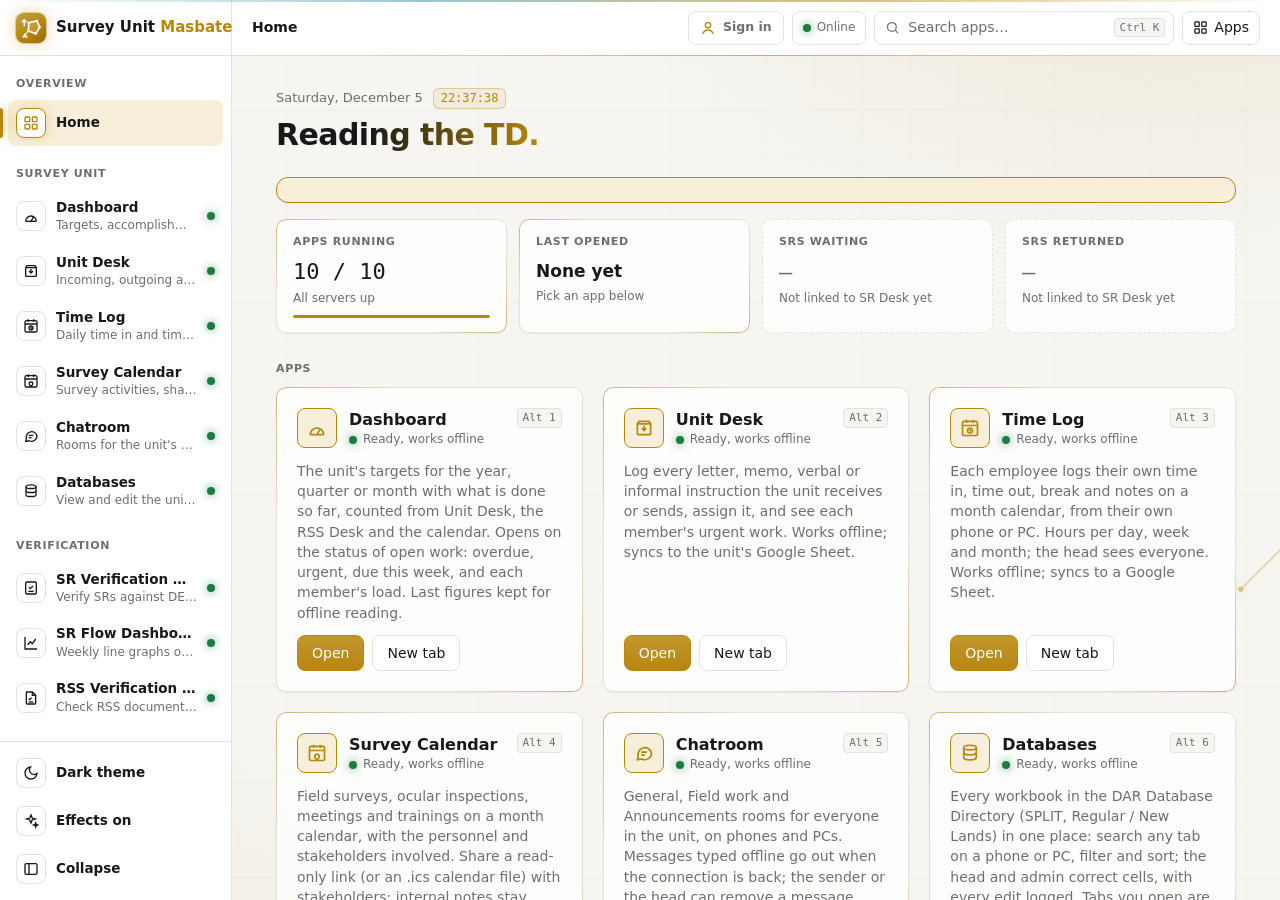
==== commit 4e1c8e7e: "Claim Monitor: 2025-B database added to claim entry" ====
--- a/index.html
+++ b/index.html
@@ -393,7 +393,7 @@
   { id:"db", group:"unit", local:true, name:"Databases", tab:"Data", short:"View and edit the unit's workbooks",
     blurb:"Every workbook in the DAR Database Directory (SPLIT, Regular / New Lands) in one place: search any tab on a phone or PC, filter and sort; the head and admin correct cells, with every edit logged. Tabs you open are kept for reading offline.",
     url:"apps/databases.html" },
-  // apps/claim-monitor.html talks to the Survey Unit web app (?app=claim, backend/claim_monitor.gs): 2025-A and SBA Batch 4 trackers.
+  // apps/claim-monitor.html talks to the Survey Unit web app (?app=claim, backend/claim_monitor.gs): 2025-A, 2025-B and SBA Batch 4 trackers.
   { id:"claim", group:"unit", local:true, admin:true, name:"Claim Monitor", tab:"Claims", short:"DARMO claims: pick LHs, print, log",
     blurb:"Type a DARMO's claim (organic ₱450/ha or TSS ₱100/ha) and it picks the unclaimed LHs whose areas add up closest, from 2025-A or SBA Batch 4. Prints the DARMO Claim Monitoring form with its support list; logging the claim ticks the claimed columns in the tracker.",
     url:"apps/claim-monitor.html" },
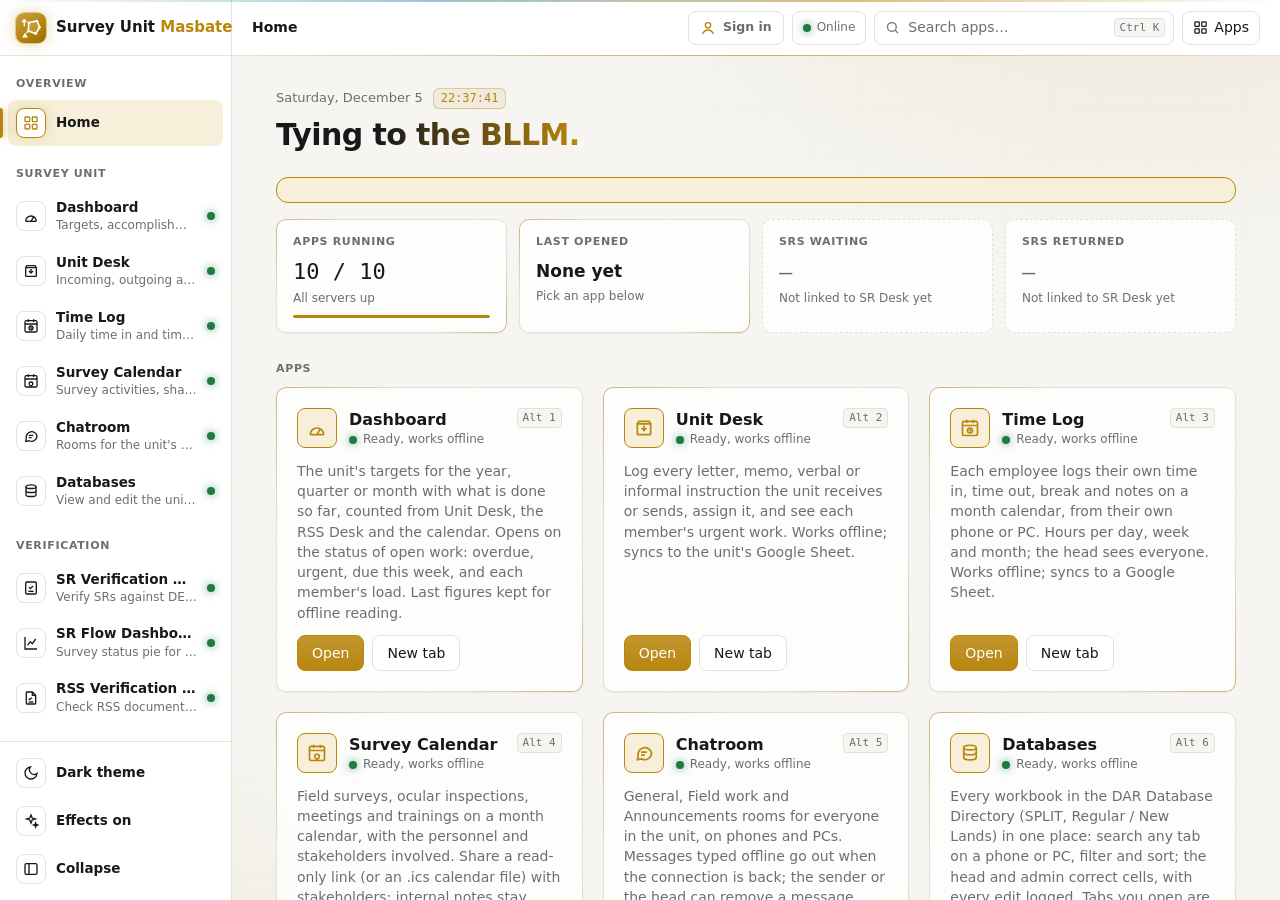
==== commit a009084e: "SR Flow Dashboard: light theme, kind islands, print per kind, rows open the SR; SR Desk follows pane" ====
--- a/index.html
+++ b/index.html
@@ -402,8 +402,8 @@
     blurb:"Register of SRs, DENR and LRA checklists, notice of findings and dashboard. Saves on this PC first, syncs to the Google Sheet.",
     url:"apps/sr-desk.html" },
   // apps/sr-dashboard.html is a verbatim copy of outputs/sr-verification-desk/app/sr-dashboard.html. It reads the SR Desk's copy on this PC.
-  { id:"srdash", group:"verify", local:true, name:"SR Flow Dashboard", tab:"SR Flow", short:"Weekly line graphs of the SR desk",
-    blurb:"How the SR desk is moving: SRs waiting at DARPO, received vs decided, endorsed vs returned, and days to decide, week by week. Read-only; uses the SR Desk's data on this PC.",
+  { id:"srdash", group:"verify", local:true, name:"SR Flow Dashboard", tab:"SR Flow", short:"Survey status pie for each kind of survey",
+    blurb:"One pie of survey statuses for each kind of survey; click a status to see what its SRs lack in their attachments, sort the remarks into categories, and print a kind. Uses the SR Desk's data on this PC.",
     url:"apps/sr-dashboard.html" },
   // apps/rss-desk.html talks to the Survey Unit web app (?app=rss, backend/rss_desk.gs): register from LAD BAL (MOD), "Inside balance" from SUMMARY.
   { id:"rss", group:"verify", local:true, name:"RSS Verification Desk", tab:"RSS Desk", short:"Check RSS documents against the checklist",
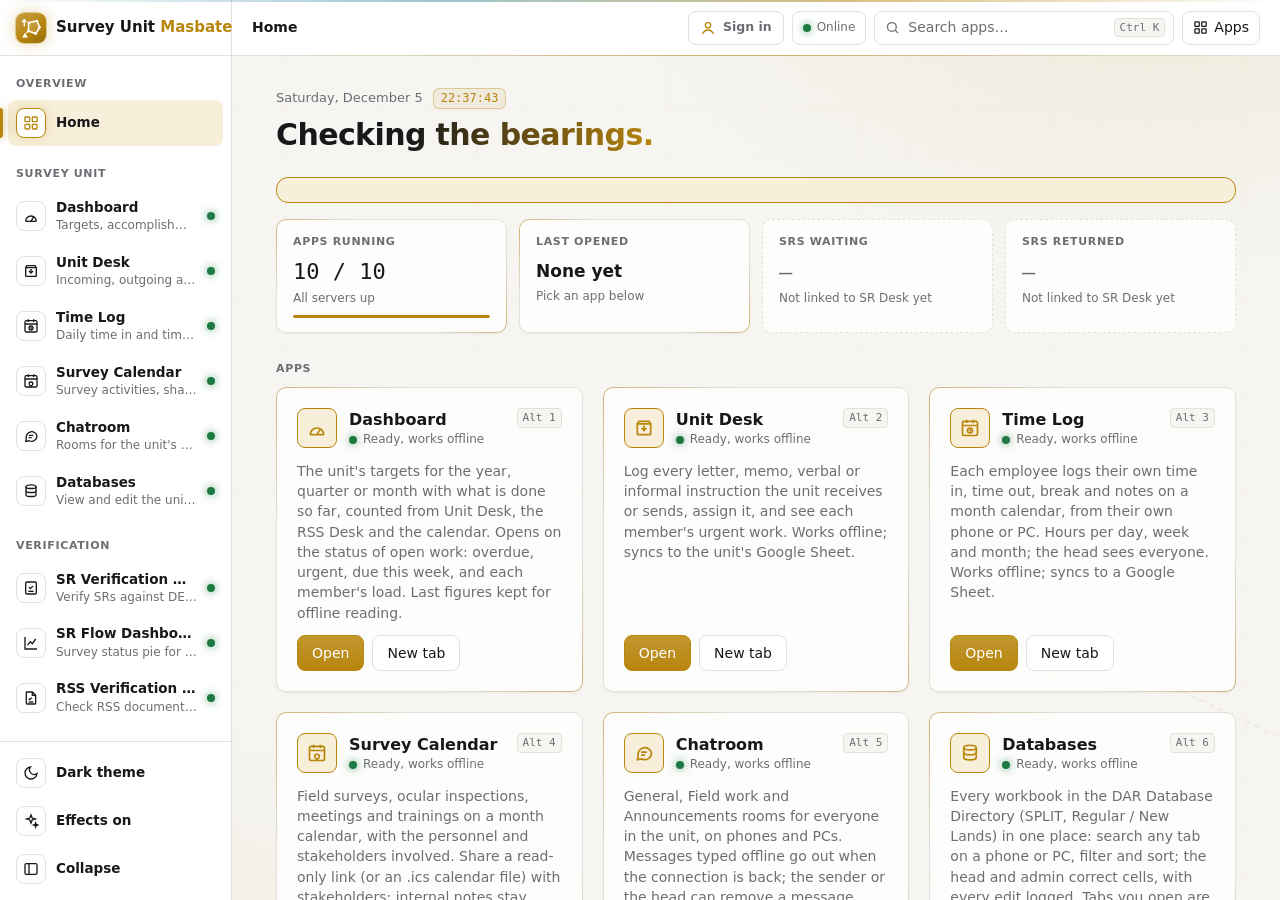
==== commit 27609893: "SR Flow Dashboard: drag kinds to rearrange; list rows open the SR in SR Desk even when an older SR D" ====
--- a/index.html
+++ b/index.html
@@ -801,6 +801,22 @@
 function sendTheme(f){ try{ f.contentWindow.postMessage({ type:"aw-theme", theme: document.documentElement.dataset.theme || "" }, "*"); }catch(e){} }
 window.addEventListener("hashchange", () => show(location.hash.slice(1)));
 
+/* SR Flow Dashboard list row: open that SR in the SR Verification Desk (2026-11-20). The dashboard also leaves the request in
+   localStorage ("srdesk-v1-open"), which a newly opened SR Desk reads on start. An SR Desk frame already open is handed the SeqNo;
+   if it does not answer within 1.5 s it is an older copy loaded before the update, so it is reloaded and reads the request on start. */
+window.addEventListener("message", e => {
+  const d = e.data; if(!d || d.type !== "aw-open-sr" || !d.seq) return;
+  if(!Object.values(frames).some(f => f.contentWindow === e.source)) return; // only from our own app frames
+  const had = frames.sr;
+  if(location.hash !== "#sr") location.hash = "sr"; else show("sr");
+  if(!had) return;                     // a new frame takes the request from localStorage when it starts
+  let ok = false;
+  const onAck = m => { if(m.source === had.contentWindow && m.data && m.data.type === "aw-open-sr-ok" && m.data.seq === d.seq){ ok = true; removeEventListener("message", onAck); } };
+  addEventListener("message", onAck);
+  try{ had.contentWindow.postMessage({ type:"aw-open-sr", seq: d.seq }, location.origin); }catch(x){}
+  setTimeout(() => { removeEventListener("message", onAck); if(!ok && frames.sr === had){ $("load").hidden = false; had.src = APPS.find(a => a.id === "sr").url; } }, 1500);
+});
+
 const t = store("aw.theme"); if(t) document.documentElement.dataset.theme = t;
 if(store("aw.collapsed") === "1") document.body.classList.add("collapsed");
 themeIcon(); field.tone(); renderNet(); renderWaiting();
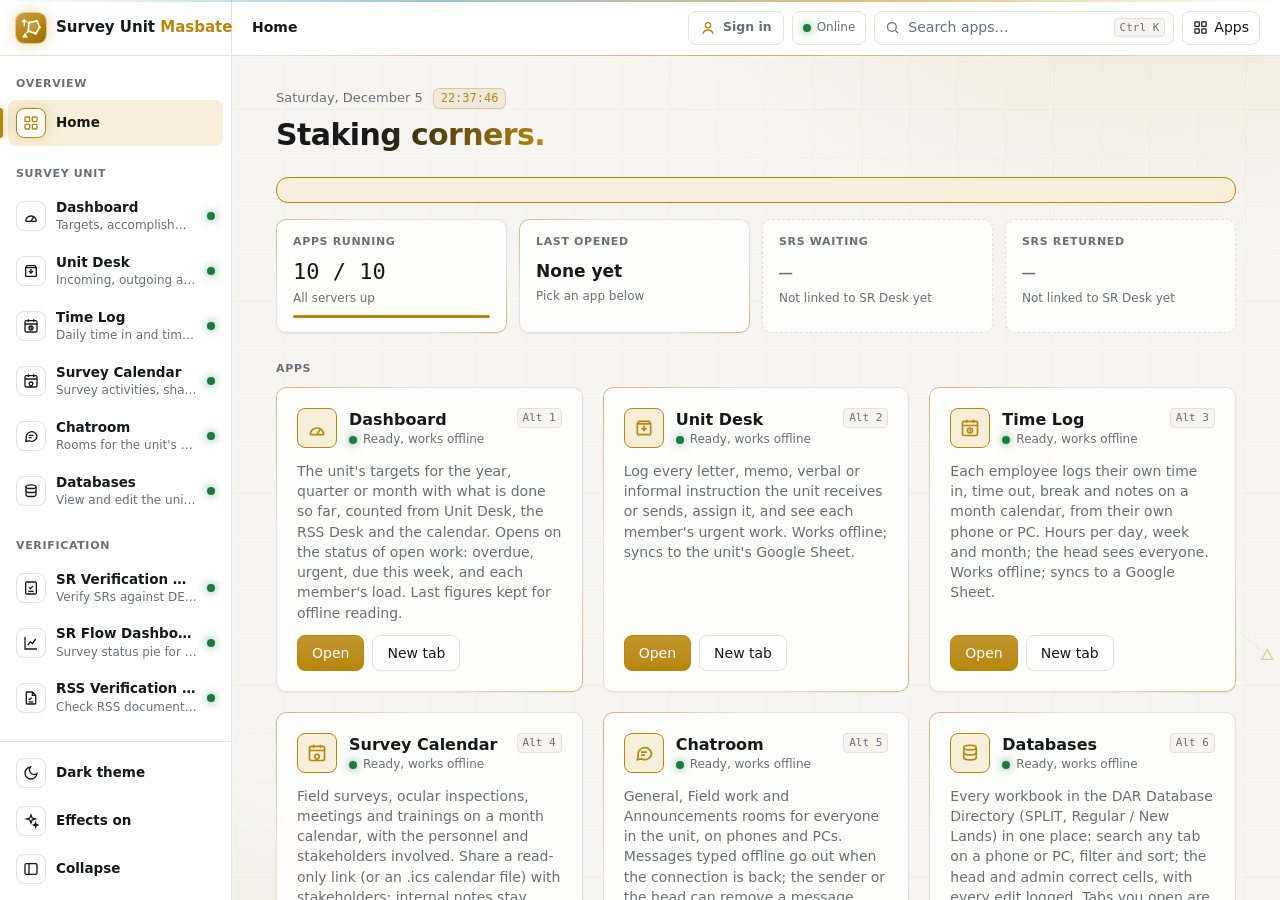
==== commit b034b604: "SR Flow Dashboard: list rows open the SR Desk drawer over the dashboard; closing it stays on SR Flow" ====
--- a/index.html
+++ b/index.html
@@ -120,6 +120,8 @@
 #field{position:absolute;inset:0;width:100%;height:100%;pointer-events:none;opacity:var(--field)}
 iframe{position:absolute;inset:0;width:100%;height:100%;border:0;background:var(--bg)}
 iframe[hidden]{display:none}
+/* An SR Desk drawer laid over the app on screen (SR Flow Dashboard list rows): the SR Desk page is see-through but for its drawer. */
+iframe.peek{z-index:5;background:transparent !important;animation:none}
 
 /* Home */
 .home{position:absolute;inset:0;overflow:auto;padding:32px var(--gap-l) 40px}
@@ -637,8 +639,15 @@
 }
 
 async function show(id){ try{ await openView(id); } finally{ field.sync(); } }
+function makeFrame(app){
+  const f = document.createElement("iframe");
+  f.title = app.name; f.src = app.url; f.setAttribute("allow", "clipboard-read; clipboard-write; fullscreen; geolocation");
+  f.addEventListener("load", () => { sendTheme(f); addFx(f); addTableTools(f); $("load").hidden = true; });
+  document.querySelector(".stage").appendChild(f); frames[app.id] = f; return f;
+}
 async function openView(id){
   const app = APPS.find(a => a.id === id);
+  if(frames.sr && frames.sr.classList.contains("peek")){ frames.sr.classList.remove("peek"); try{ frames.sr.contentWindow.postMessage({ type:"aw-peek", on:false }, location.origin); }catch(e){} }
   current = app ? id : "";
   document.querySelectorAll(".item[data-app]").forEach(el => el.dataset.app === current ? el.setAttribute("aria-current", "page") : el.removeAttribute("aria-current"));
   Object.values(frames).forEach(f => f.hidden = true);
@@ -659,13 +668,7 @@
     $("downCmd").textContent = app.start; $("down").hidden = false; $("reload").hidden = true;
     $("retry").onclick = () => show(id); return;
   }
-  if(!frames[id]){
-    const f = document.createElement("iframe");
-    f.title = app.name; f.src = app.url; f.setAttribute("allow", "clipboard-read; clipboard-write; fullscreen; geolocation");
-    f.addEventListener("load", () => { sendTheme(f); addFx(f); addTableTools(f); $("load").hidden = true; });
-    $("load").hidden = false;
-    document.querySelector(".stage").appendChild(f); frames[id] = f;
-  }
+  if(!frames[id]){ makeFrame(app); $("load").hidden = false; }
   frames[id].hidden = false; $("reload").hidden = false;
   $("reload").onclick = () => { $("load").hidden = false; frames[id].src = app.url; };
 }
@@ -801,20 +804,42 @@
 function sendTheme(f){ try{ f.contentWindow.postMessage({ type:"aw-theme", theme: document.documentElement.dataset.theme || "" }, "*"); }catch(e){} }
 window.addEventListener("hashchange", () => show(location.hash.slice(1)));
 
-/* SR Flow Dashboard list row: open that SR in the SR Verification Desk (2026-11-20). The dashboard also leaves the request in
-   localStorage ("srdesk-v1-open"), which a newly opened SR Desk reads on start. An SR Desk frame already open is handed the SeqNo;
-   if it does not answer within 1.5 s it is an older copy loaded before the update, so it is reloaded and reads the request on start. */
+/* SR Flow Dashboard list row: that SR's drawer from the SR Verification Desk, laid over the dashboard ("peek", 2026-11-20).
+   The SR Desk frame (made hidden if not open yet) is handed the SeqNo and answers "aw-open-sr-ok"; only its drawer shows, over
+   the app on screen. Closing the drawer ("aw-peek-closed") leaves the user where they were. An SR Desk page loaded before this
+   update does not answer: it is reloaded once and asked again; if it still does not answer, the panel switches to the SR Desk. */
+function endPeek(){
+  const f = frames.sr; if(!f || !f.classList.contains("peek")) return;
+  f.classList.remove("peek"); if(current !== "sr") f.hidden = true;
+  try{ f.contentWindow.postMessage({ type:"aw-peek", on:false }, location.origin); }catch(e){}
+  const back = frames[current]; if(back) try{ back.contentWindow.focus(); }catch(e){}
+}
+function peekSR(seq){
+  const app = APPS.find(a => a.id === "sr");
+  let f = frames.sr, reloaded = false;
+  const ask = () => {
+    let ok = false;
+    const onAck = m => { if(m.source === f.contentWindow && m.data && m.data.type === "aw-open-sr-ok" && m.data.seq === seq){
+      ok = true; removeEventListener("message", onAck);
+      if(current === "sr") return;                       // the SR Desk is on screen anyway
+      if(m.data.found){ f.classList.add("peek"); f.hidden = false; } } };
+    addEventListener("message", onAck);
+    try{ f.contentWindow.postMessage({ type:"aw-open-sr", seq, peek: current !== "sr" }, location.origin); }catch(e){}
+    setTimeout(() => {
+      removeEventListener("message", onAck); if(ok || frames.sr !== f) return;
+      if(!reloaded){ reloaded = true; f.addEventListener("load", ask, { once:true }); f.src = app.url; }
+      else { try{ localStorage.setItem("srdesk-v1-open", JSON.stringify({ seq, t: Date.now() })); }catch(e){} location.hash = "sr"; }
+    }, 1500);
+  };
+  if(f){ ask(); return; }
+  f = makeFrame(app); f.hidden = true; f.addEventListener("load", ask, { once:true });
+}
 window.addEventListener("message", e => {
-  const d = e.data; if(!d || d.type !== "aw-open-sr" || !d.seq) return;
+  const d = e.data; if(!d || e.origin !== location.origin) return;
+  if(d.type === "aw-peek-closed" && frames.sr && e.source === frames.sr.contentWindow){ endPeek(); return; }
+  if(d.type !== "aw-open-sr" || !d.seq) return;
   if(!Object.values(frames).some(f => f.contentWindow === e.source)) return; // only from our own app frames
-  const had = frames.sr;
-  if(location.hash !== "#sr") location.hash = "sr"; else show("sr");
-  if(!had) return;                     // a new frame takes the request from localStorage when it starts
-  let ok = false;
-  const onAck = m => { if(m.source === had.contentWindow && m.data && m.data.type === "aw-open-sr-ok" && m.data.seq === d.seq){ ok = true; removeEventListener("message", onAck); } };
-  addEventListener("message", onAck);
-  try{ had.contentWindow.postMessage({ type:"aw-open-sr", seq: d.seq }, location.origin); }catch(x){}
-  setTimeout(() => { removeEventListener("message", onAck); if(!ok && frames.sr === had){ $("load").hidden = false; had.src = APPS.find(a => a.id === "sr").url; } }, 1500);
+  peekSR(String(d.seq));
 });
 
 const t = store("aw.theme"); if(t) document.documentElement.dataset.theme = t;
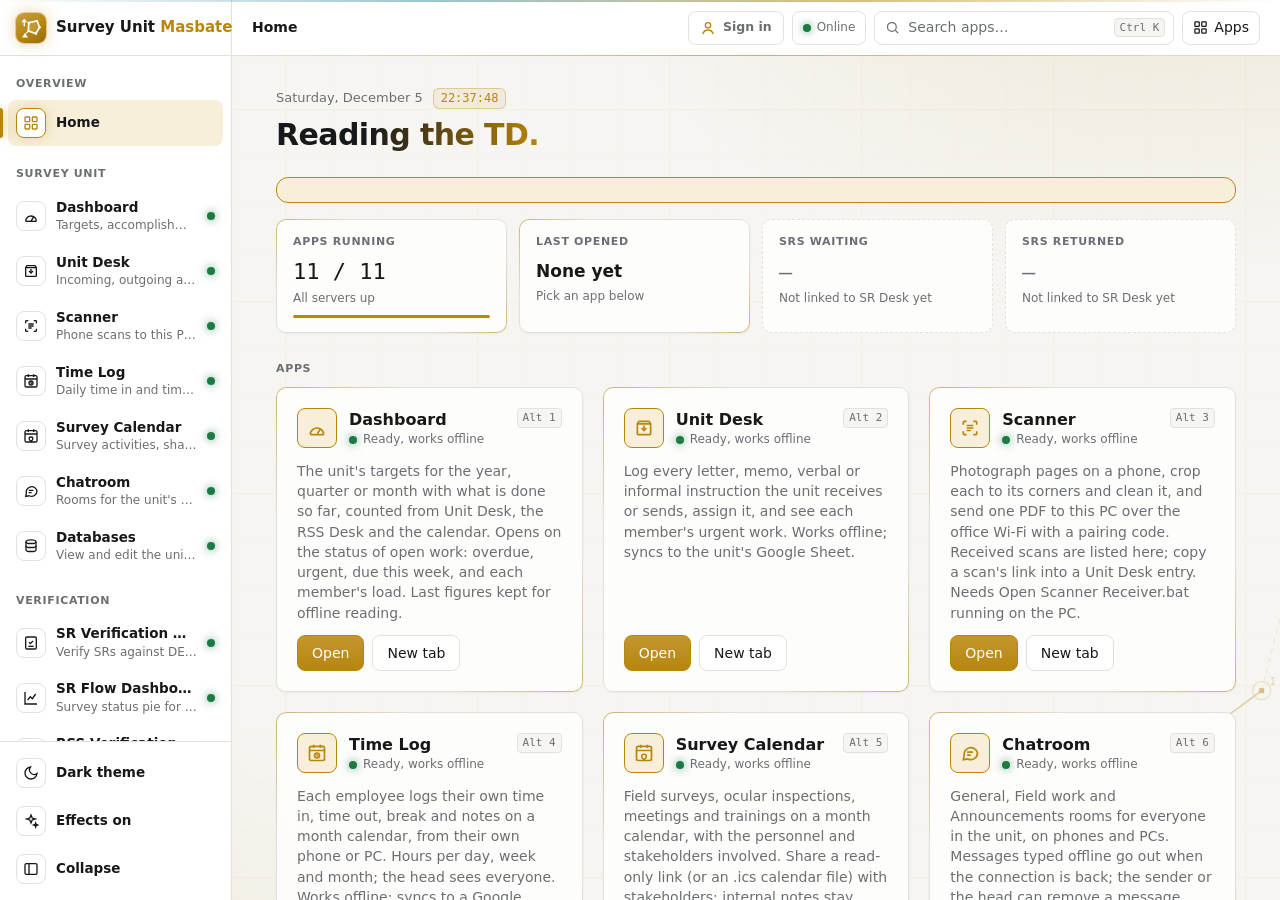
==== commit 97be69f1: "Scanner: phone scans to a PC as PDF over Wi-Fi; phone box on the public site" ====
--- a/index.html
+++ b/index.html
@@ -370,6 +370,7 @@
   cal:'<svg viewBox="0 0 24 24" fill="none" stroke="currentColor" stroke-width="2"><rect x="3" y="4" width="18" height="17" rx="2"/><path d="M3 9h18M8 2v4M16 2v4"/><path d="M12 13.5c-1.6 0-2.8 1.2-2.8 2.7 0 1.9 2.8 3.8 2.8 3.8s2.8-1.9 2.8-3.8c0-1.5-1.2-2.7-2.8-2.7z"/></svg>',
   chat:'<svg viewBox="0 0 24 24" fill="none" stroke="currentColor" stroke-width="2"><path d="M21 12a8 8 0 0 1-11.6 7.1L4 20l1-4.6A8 8 0 1 1 21 12z"/><path d="M8.5 11h7M8.5 14.5h4.5"/></svg>',
   claim:'<svg viewBox="0 0 24 24" fill="none" stroke="currentColor" stroke-width="2"><rect x="5" y="3" width="14" height="18" rx="2"/><path d="M9 3v2h6V3"/><path d="M8.5 10h7M8.5 13.5h4"/><path d="M13.5 17.5l1.5 1.5 3-3"/></svg>',
+  scan:'<svg viewBox="0 0 24 24" fill="none" stroke="currentColor" stroke-width="2"><path d="M4 8V5a1 1 0 0 1 1-1h3M16 4h3a1 1 0 0 1 1 1v3M20 16v3a1 1 0 0 1-1 1h-3M8 20H5a1 1 0 0 1-1-1v-3"/><path d="M8 9h8M8 12h8M8 15h5"/></svg>',
   desk:'<svg viewBox="0 0 24 24" fill="none" stroke="currentColor" stroke-width="2"><path d="M4 7h16v12a1 1 0 0 1-1 1H5a1 1 0 0 1-1-1z"/><path d="M4 7l2-3h12l2 3"/><path d="M9 12l3 3 3-3"/><path d="M12 15V9"/></svg>',
 };
 // Add an app here to put it on the panel (and an icon in ICON under its id). url: where its server serves the page; start: how to run that server.
@@ -382,6 +383,10 @@
   { id:"desk", group:"unit", local:true, name:"Unit Desk", tab:"Desk", short:"Incoming, outgoing and tasks",
     blurb:"Log every letter, memo, verbal or informal instruction the unit receives or sends, assign it, and see each member's urgent work. Works offline; syncs to the unit's Google Sheet.",
     url:"apps/unit-desk.html" },
+  // apps/scanner.html: phone to PC over the same Wi-Fi through tools/offline/scan-receiver.ps1 (port 8795). No Google service.
+  { id:"scan", group:"unit", local:true, name:"Scanner", tab:"Scan", short:"Phone scans to this PC as PDF",
+    blurb:"Photograph pages on a phone, crop each to its corners and clean it, and send one PDF to this PC over the office Wi-Fi with a pairing code. Received scans are listed here; copy a scan's link into a Unit Desk entry. Needs Open Scanner Receiver.bat running on the PC.",
+    url:"apps/scanner.html" },
   { id:"time", group:"unit", local:true, name:"Time Log", tab:"Time", short:"Daily time in and time out",
     blurb:"Each employee logs their own time in, time out, break and notes on a month calendar, from their own phone or PC. Hours per day, week and month; the head sees everyone. Works offline; syncs to a Google Sheet.",
     url:"apps/time-log.html" },
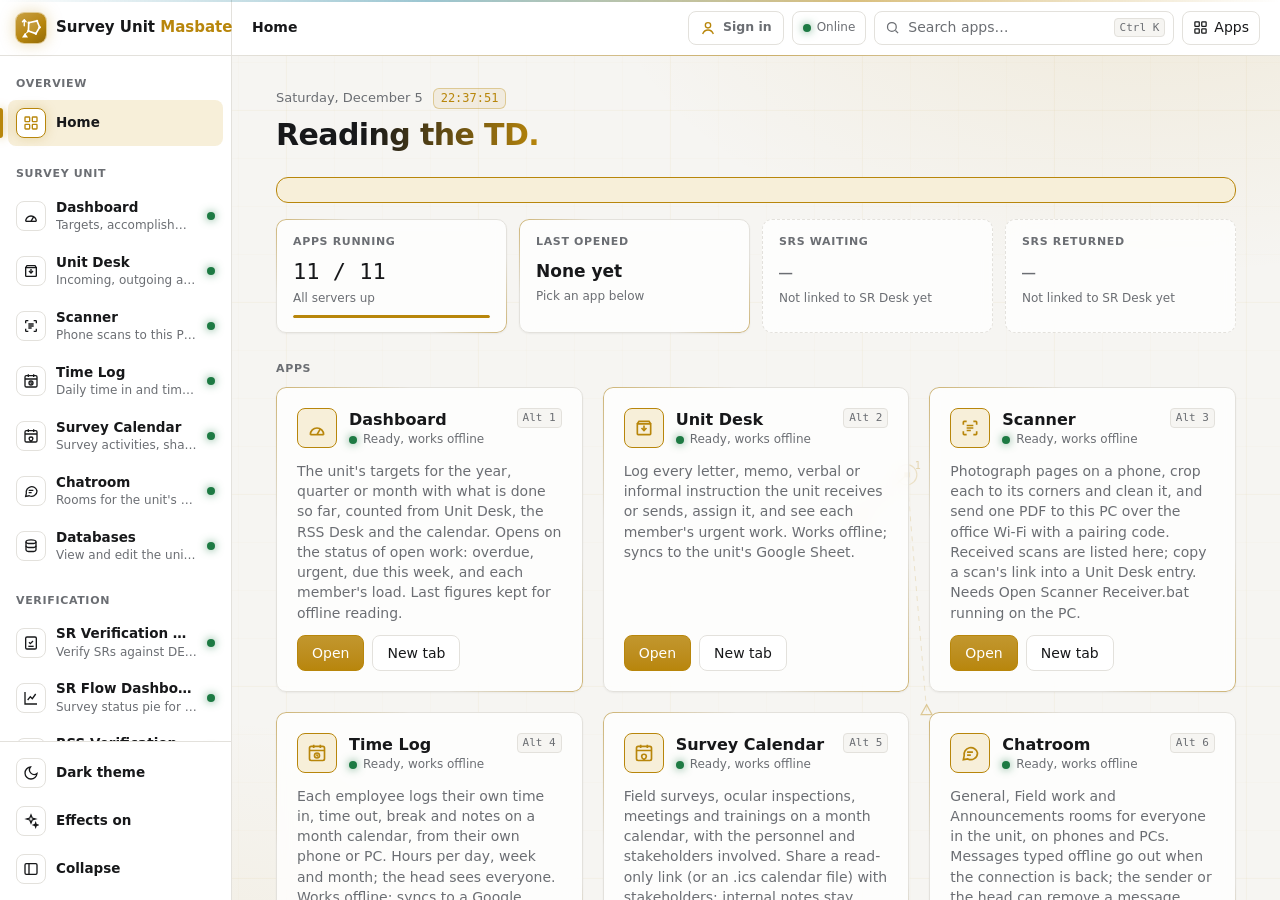
==== commit 9c5fa070: "Scanner: QR pairing, admin Start button, choose save folder; frame may reach this PC" ====
--- a/index.html
+++ b/index.html
@@ -646,7 +646,7 @@
 async function show(id){ try{ await openView(id); } finally{ field.sync(); } }
 function makeFrame(app){
   const f = document.createElement("iframe");
-  f.title = app.name; f.src = app.url; f.setAttribute("allow", "clipboard-read; clipboard-write; fullscreen; geolocation");
+  f.title = app.name; f.src = app.url; f.setAttribute("allow", "clipboard-read; clipboard-write; fullscreen; geolocation" + (app.id === "scan" ? "; local-network-access; local-network; loopback-network" : ""));   // Scanner reads the receiver on this PC
   f.addEventListener("load", () => { sendTheme(f); addFx(f); addTableTools(f); $("load").hidden = true; });
   document.querySelector(".stage").appendChild(f); frames[app.id] = f; return f;
 }
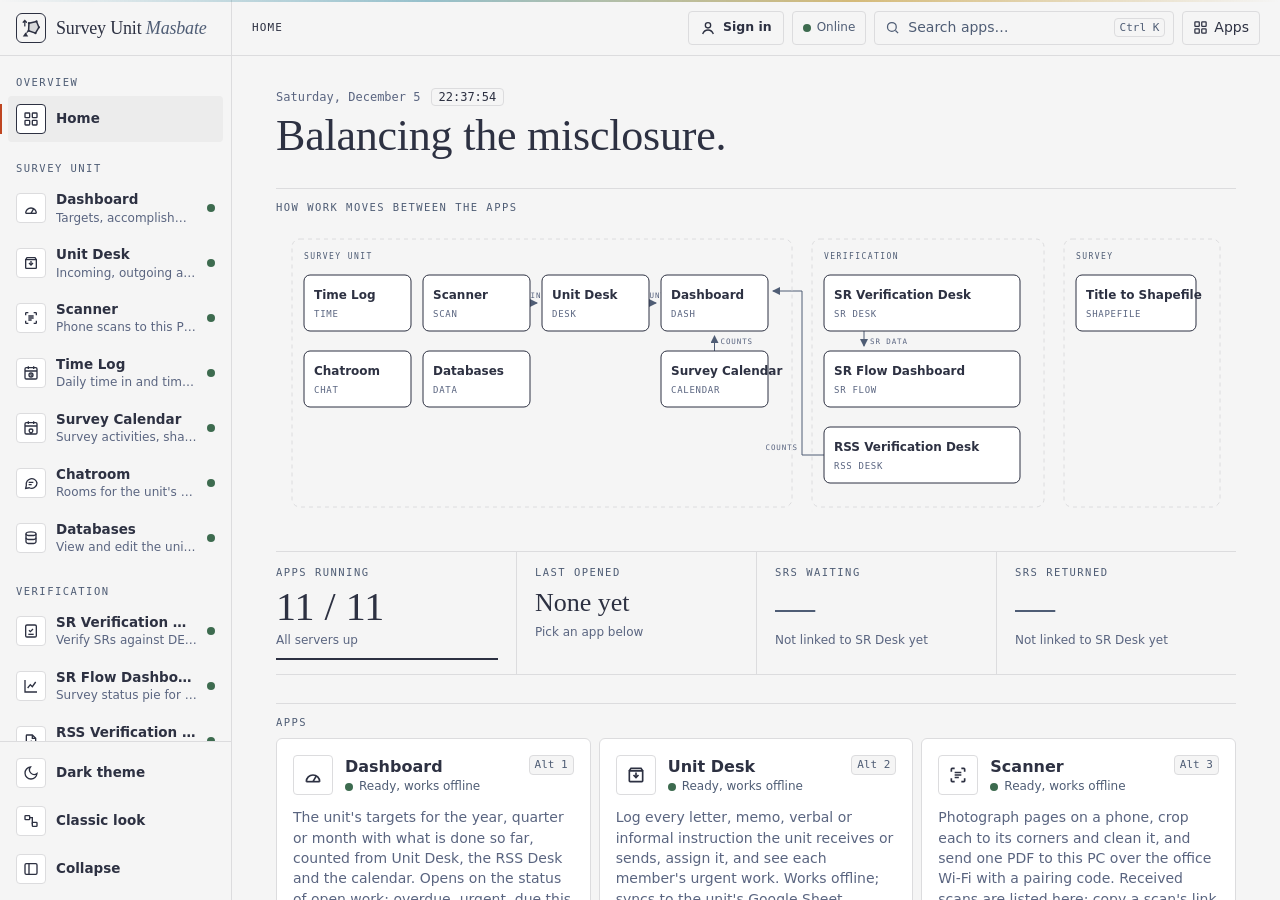
==== commit d5cba450: "App Hub: diagram-design look for the panel and all 12 apps Panel restyled (white-smoke paper, ink, t" ====
--- a/index.html
+++ b/index.html
@@ -279,7 +279,123 @@
   @keyframes ping{0%{transform:scale(1);opacity:.8}70%,100%{transform:scale(2.8);opacity:0}}
   @keyframes sweep{from{left:-35%}to{left:100%}}
 }
+
+/* ---------- Diagram look (html.dg, the default since 2026-11-28; "aw.look" = "classic" brings back the look above) ----------
+   From the diagram-design skill's style guide: white-smoke paper, jet-black ink, blue-slate muted, burnt tangerine only on the
+   one thing that matters (the current app, problems), hairlines instead of glass and glow, serif titles, mono labels, no
+   decorative motion. System fonts (the panel works offline): Geist / Instrument Serif when installed. The apps get the same
+   tokens from apps/fx/diagram.css. */
+html.dg{
+  --bg:#f5f5f5; --rail:#f5f5f5; --panel:#ffffff; --ink:#2d3142; --muted:#4f5d75; --soft:#5a6580; --line:#dcdcde; --hover:#ececec;
+  --accent:#2d3142; --accent-ink:#f5f5f5; --accent-soft:rgba(45,49,66,.07); --focal:#bf4520; --focal-tint:rgba(191,69,32,.08);
+  --ok:#3d6b4f; --bad:#bf4520; --shadow:none; --shadow-lg:0 12px 32px rgba(45,49,66,.16);
+  --font:"Geist","Segoe UI Variable Text","Segoe UI",system-ui,sans-serif; --mono:"Geist Mono","Cascadia Mono",Consolas,monospace;
+  --serif:"Instrument Serif","Iowan Old Style",Georgia,serif; --r:6px; --glass:var(--panel); --accent-rgb:45,49,66;
+}
+@media (prefers-color-scheme: dark){ html.dg:not([data-theme="light"]){
+  --bg:#2a2e3d; --rail:#2a2e3d; --panel:#313649; --ink:#f5f5f5; --muted:#bfc0c0; --soft:#949eb2; --line:#444a60; --hover:#393e53;
+  --accent:#f5f5f5; --accent-ink:#2d3142; --accent-soft:rgba(245,245,245,.08); --focal:#f08a59; --focal-tint:rgba(240,138,89,.12);
+  --ok:#8fc0a0; --bad:#f08a59; --shadow-lg:0 12px 32px rgba(0,0,0,.45); --accent-rgb:245,245,245; } }
+html.dg[data-theme="dark"]{
+  --bg:#2a2e3d; --rail:#2a2e3d; --panel:#313649; --ink:#f5f5f5; --muted:#bfc0c0; --soft:#949eb2; --line:#444a60; --hover:#393e53;
+  --accent:#f5f5f5; --accent-ink:#2d3142; --accent-soft:rgba(245,245,245,.08); --focal:#f08a59; --focal-tint:rgba(240,138,89,.12);
+  --ok:#8fc0a0; --bad:#f08a59; --shadow-lg:0 12px 32px rgba(0,0,0,.45); --accent-rgb:245,245,245; }
+html.dg ::selection{background:var(--focal-tint)}
+html.dg body{font-variant-numeric:tabular-nums}
+html.dg #field,html.dg #fxBtn,html.dg .bar::after,html.dg .card::before,html.dg .card::after,html.dg .fig::before,html.dg .fig::after{display:none}
+html.dg .stage{background:none}
+/* rail */
+html.dg .rail{border-right-color:var(--line)}
+html.dg .brand{border-bottom-color:var(--line)}
+html.dg .mark{background:none;border:1px solid var(--ink);border-radius:6px;color:var(--ink);box-shadow:none}
+html.dg .brand b,html.dg .mbrand b{font:400 18px/1 var(--serif);letter-spacing:-.01em}
+html.dg .brand b span,html.dg .mbrand b span{color:var(--muted);font-style:italic}
+html.dg .navlabel{font:500 10.5px var(--mono);letter-spacing:.14em;color:var(--muted)}
+html.dg .item{border-radius:4px}
+html.dg .item[aria-current="page"]{background:var(--hover)}
+html.dg .item[aria-current="page"]::before{width:2px;border-radius:0;background:var(--focal);box-shadow:none}
+html.dg .ico,html.dg .item[aria-current="page"] .ico{border-radius:4px;border-color:var(--line);background:var(--panel);box-shadow:none;color:var(--ink)}
+html.dg .item[aria-current="page"] .ico{border-color:var(--ink)}
+html.dg .txt small{color:var(--soft)}
+html.dg .dot.up{box-shadow:none}
+html.dg .dot.up::after{display:none}
+html.dg .item[aria-current="page"] .tab{color:var(--ink)}
+/* top bar */
+html.dg .bar{background:var(--bg)}
+html.dg .crumbs{font:500 11px var(--mono);letter-spacing:.1em;text-transform:uppercase}
+html.dg .crumbs b{font-weight:500}
+html.dg .search,html.dg .appsbtn,html.dg .ibtn,html.dg .net,html.dg .who{border-radius:4px;background:none}
+html.dg .who{border-color:var(--line);color:var(--ink)}
+html.dg .who svg,html.dg .menu .mi,html.dg .pal li .mi{color:var(--ink)}
+html.dg .load i{background:var(--ink);box-shadow:none}
+html.dg .menu,html.dg .pal .box{border-radius:6px;border-color:var(--line)}
+html.dg .pal .box{box-shadow:var(--shadow-lg)}
+html.dg .pal{background:rgba(45,49,66,.35);-webkit-backdrop-filter:none;backdrop-filter:none}
+html.dg .pal li{border-radius:4px}
+html.dg .pal li[aria-selected="true"]{background:var(--hover)}
+/* home */
+html.dg .date{font:12px var(--mono);color:var(--soft)}
+html.dg .clock{color:var(--ink);background:none;border-color:var(--line);border-radius:4px}
+html.dg .home h2{font:400 44px/1.1 var(--serif);letter-spacing:-.005em;background:none;-webkit-background-clip:border-box;background-clip:border-box;color:var(--ink);margin:6px 0 28px}
+html.dg .sect{font:500 10.5px var(--mono);letter-spacing:.14em;color:var(--muted);border-top:1px solid var(--line);padding-top:12px}
+.waiting[hidden]{display:none}
+html.dg .waiting{border-radius:6px;border-color:var(--focal);background:var(--focal-tint)}
+@container (max-width:680px){
+  html.dg .fig:nth-child(odd){border-left:0;padding-left:0}
+  html.dg .fig:nth-child(n+3){border-top:1px solid var(--line)}
+}
+html.dg .waiting .w-ico{color:var(--focal)}
+html.dg .figs{gap:0;border-top:1px solid var(--line);border-bottom:1px solid var(--line)}
+html.dg .fig{background:none;border:0;border-left:1px solid var(--line);border-radius:0;box-shadow:none;-webkit-backdrop-filter:none;backdrop-filter:none;padding:14px 18px}
+html.dg .fig:first-child{border-left:0;padding-left:0}
+html.dg .fig .k{font:500 10.5px var(--mono);letter-spacing:.14em;color:var(--muted)}
+html.dg .fig .v{font:400 40px/1.05 var(--serif);margin:8px 0 4px}
+html.dg .fig .v.word{font:400 26px/1.15 var(--serif);margin:10px 0 6px}
+html.dg .fig .s{color:var(--soft)}
+html.dg .fig .s a{color:var(--ink)}
+html.dg .fig.pending{border-style:solid}
+html.dg .meter{height:2px;border-radius:0}
+html.dg .meter i{border-radius:0;background:var(--ink);box-shadow:none}
+html.dg .grid{gap:8px}
+html.dg .card{background:var(--panel);border-color:var(--line);border-radius:6px;box-shadow:none;-webkit-backdrop-filter:none;backdrop-filter:none;padding:16px}
+html.dg .card:hover{border-color:var(--ink);box-shadow:none;transform:none}
+html.dg .card header .ico{color:var(--ink);border-color:var(--line);background:none}
+html.dg .card p{color:var(--soft)}
+html.dg .btn{border-radius:4px;font-weight:500}
+html.dg .btn.primary{background:var(--accent);border-color:var(--accent);color:var(--accent-ink)}
+html.dg .btn.primary:hover{filter:none;box-shadow:none;opacity:.9}
+html.dg .btn.primary::after{display:none}
+html.dg .down .box{-webkit-backdrop-filter:none;backdrop-filter:none;border-radius:6px}
+html.dg .sign input{border-radius:4px}
+html.dg .sign input:focus{border-color:var(--ink);box-shadow:none}
+/* hub map (Home) */
+.hubmap{display:none}
+html.dg .hubmap{display:block;margin:0 0 28px;overflow-x:auto}
+html.dg .hubmap svg{width:100%;min-width:640px;height:auto;display:block}
+.hubmap .cont rect{fill:none;stroke:var(--line);stroke-dasharray:4 4}
+.hubmap .clabel{font:500 8px var(--mono);letter-spacing:.18em;fill:var(--muted)}
+.hubmap .node rect{fill:var(--panel);stroke:var(--ink);stroke-width:1}
+.hubmap a:hover .node rect,.hubmap a:focus-visible .node rect{fill:var(--hover)}
+.hubmap a:focus-visible{outline:none}
+.hubmap .node.focal rect{fill:var(--focal-tint);stroke:var(--focal)}
+.hubmap .nlabel{font:600 12px var(--font);fill:var(--ink)}
+.hubmap .nsub{font:400 9px var(--mono);letter-spacing:.08em;fill:var(--soft)}
+.hubmap .focal .nsub{fill:var(--focal)}
+.hubmap .edge{fill:none;stroke:var(--muted);stroke-width:1}
+.hubmap .ahead{fill:var(--muted)}
+.hubmap .elabel{font:500 7.5px var(--mono);letter-spacing:.12em;fill:var(--soft)}
+@media (prefers-reduced-motion:no-preference){
+  html.dg .fig,html.dg .card,html.dg .date,html.dg .home h2,html.dg .sect{animation:none}
+  html.dg iframe{animation:none}
+}
+@media (max-width:720px){
+  html.dg .home h2{font-size:32px}
+  html.dg .item[aria-current="page"]{background:none}
+  html.dg .item[aria-current="page"]::before{height:2px;border-radius:0}
+}
 </style>
+<script>/* Diagram look unless this device chose the classic one; set before the page draws. */
+try{ if(localStorage.getItem("aw.look") !== "classic") document.documentElement.classList.add("dg"); }catch(e){ document.documentElement.classList.add("dg"); }</script>
 </head>
 <body>
 <aside class="rail">
@@ -287,6 +403,7 @@
   <div class="navscroll" id="nav"></div>
   <div class="railfoot">
     <button class="item" id="themeBtn" title="Light or dark"><span class="ico"><svg viewBox="0 0 24 24" fill="none" stroke="currentColor" stroke-width="2"><path d="M21 12.8A9 9 0 1 1 11.2 3a7 7 0 0 0 9.8 9.8z"/></svg></span><span class="txt"><b>Theme</b></span></button>
+    <button class="item" id="lookBtn" title="Diagram or classic look (this device)"><span class="ico"><svg viewBox="0 0 24 24" fill="none" stroke="currentColor" stroke-width="2"><rect x="3" y="4" width="7" height="6" rx="1"/><rect x="14" y="14" width="7" height="6" rx="1"/><path d="M10 7h4v10"/></svg></span><span class="txt"><b id="lookLbl">Classic look</b></span></button>
     <button class="item" id="fxBtn" title="Special effects on or off (this device)"><span class="ico"><svg viewBox="0 0 24 24" fill="none" stroke="currentColor" stroke-width="2"><path d="M12 3l1.8 4.6L18.5 9l-4.7 1.4L12 15l-1.8-4.6L5.5 9l4.7-1.4z"/><path d="M19 15l.8 2.2L22 18l-2.2.8L19 21l-.8-2.2L16 18l2.2-.8z"/></svg></span><span class="txt"><b id="fxLbl">Effects on</b></span></button>
     <button class="item" id="collapse" title="Collapse sidebar"><span class="ico"><svg viewBox="0 0 24 24" fill="none" stroke="currentColor" stroke-width="2"><rect x="3" y="4" width="18" height="16" rx="2"/><path d="M9 4v16"/></svg></span><span class="txt"><b>Collapse</b></span></button>
   </div>
@@ -317,6 +434,7 @@
         <div class="date"><span id="date"></span><span class="clock" id="clock"></span></div>
         <h2 id="greet"></h2>
         <div class="waiting" id="waiting" role="status" hidden></div>
+        <div class="hubmap" id="hubmap"></div>
         <div class="figs" id="figs"></div>
         <div class="sect">Apps</div>
         <div class="grid" id="cards"></div>
@@ -469,6 +587,7 @@
       <div class="actions"><a class="btn primary" href="#${a.id}">Open</a>
         <a class="btn" href="${a.url}" target="_blank" rel="noopener">New tab</a></div>
     </article>`).join("");
+  renderMap();
 }
 
 // Figures row: only what the panel itself knows. SR counts need a link to the SR Desk's data, not built yet.
@@ -492,11 +611,39 @@
 }
 
 const STILL = matchMedia("(prefers-reduced-motion: reduce)").matches;
+const DG = document.documentElement.classList.contains("dg");   // diagram look: static, no decorative motion
+
+// Home in the diagram look: the apps drawn as a map, with an arrow only where one app's data really feeds another
+// (from the app descriptions above). The app opened last is the one tangerine node. Positions are fixed slots, so an app
+// hidden for this person (Claim Monitor) leaves a gap instead of moving the others.
+function renderMap(){
+  const el = $("hubmap"); if(!DG || !el) return;
+  const SLOT = { unit:["time","scan","desk","dash","chat","db","claim","cal"], verify:["sr","srdash","rss"], survey:["td"] };
+  const BOX = { unit:{ x:16, w:500, cols:4, label:"SURVEY UNIT" }, verify:{ x:536, w:232, cols:1, label:"VERIFICATION" }, survey:{ x:788, w:156, cols:1, label:"SURVEY" } };
+  const NH = 56, H = 300, last = store("aw.last"), pos = {};
+  let svg = Object.values(BOX).map(b => `<g class="cont"><rect x="${b.x}" y="16" width="${b.w}" height="${H - 32}" rx="8"/><text class="clabel" x="${b.x + 12}" y="36">${b.label}</text></g>`).join("");
+  Object.entries(SLOT).forEach(([g, ids]) => ids.forEach((id, i) => {
+    const b = BOX[g], cw = (b.w - 24) / b.cols, a = APPS.find(x => x.id === id); if(!a) return;
+    const p = pos[id] = { x: b.x + 12 + (i % b.cols) * cw, y: 52 + Math.floor(i / b.cols) * 76, w: cw - 12 };
+    svg += `<a href="#${id}" aria-label="${esc(a.name)}"><g class="node${id === last ? " focal" : ""}"><rect x="${p.x}" y="${p.y}" width="${p.w}" height="${NH}" rx="6"/>
+      <text class="nlabel" x="${p.x + 10}" y="${p.y + 24}">${esc(a.name)}</text><text class="nsub" x="${p.x + 10}" y="${p.y + 42}">${esc((id === last ? "LAST OPENED" : a.tab).toUpperCase())}</text></g></a>`;
+  }));
+  const right = (f, t, lbl) => { const A = pos[f], B = pos[t]; if(!A || !B) return ""; const y = A.y + NH / 2;
+    return `<path class="edge" d="M${A.x + A.w} ${y}H${B.x - 5}" marker-end="url(#hm-ah)"/><text class="elabel" x="${(A.x + A.w + B.x) / 2}" y="${y - 5}" text-anchor="middle">${lbl}</text>`; };
+  const up = (f, t, lbl) => { const A = pos[f], B = pos[t]; if(!A || !B) return ""; const x = A.x + A.w / 2;
+    return `<path class="edge" d="M${x} ${A.y}V${B.y + NH + 5}" marker-end="url(#hm-ah)"/><text class="elabel" x="${x + 6}" y="${(A.y + B.y + NH) / 2 + 3}">${lbl}</text>`; };
+  const down = (f, t, lbl) => { const A = pos[f], B = pos[t]; if(!A || !B) return ""; const x = A.x + 40;
+    return `<path class="edge" d="M${x} ${A.y + NH}V${B.y - 5}" marker-end="url(#hm-ah)"/><text class="elabel" x="${x + 6}" y="${(A.y + NH + B.y) / 2 + 3}">${lbl}</text>`; };
+  let edges = right("scan", "desk", "LINK") + right("desk", "dash", "COUNTS") + up("cal", "dash", "COUNTS") + down("sr", "srdash", "SR DATA");
+  if(pos.rss && pos.dash){ const R = pos.rss, D = pos.dash, gx = 526, y1 = R.y + NH / 2, y2 = D.y + 16;
+    edges += `<path class="edge" d="M${R.x} ${y1}H${gx}V${y2}H${D.x + D.w + 5}" marker-end="url(#hm-ah)"/><text class="elabel" x="${gx - 4}" y="${y1 - 5}" text-anchor="end">COUNTS</text>`; }
+  el.innerHTML = `<div class="sect">How work moves between the apps</div><svg viewBox="0 0 960 ${H}" role="img" aria-label="Map of the Survey Unit apps and how their data flows"><defs><marker id="hm-ah" viewBox="0 0 8 8" refX="7" refY="4" markerWidth="8" markerHeight="8" orient="auto"><path d="M0 0L8 4L0 8z" class="ahead"/></marker></defs>${edges}${svg}</svg>`;
+}
 
 // Greeting resolves out of scrambled characters, left to right.
 function decode(el, text){
   clearInterval(el._t); el.setAttribute("aria-label", text);
-  if(STILL){ el.textContent = text; return; }
+  if(STILL || DG){ el.textContent = text; return; }
   const glyphs = "ABCDEFGHJKLMNPRSTUVWXYZ0123456789", steps = 20; let f = 0;
   el._t = setInterval(() => {
     const k = Math.floor(text.length * ++f / steps);
@@ -627,7 +774,7 @@
     draw();
   }
   function sync(){
-    const want = !STILL && !document.hidden && (!$("home").hidden || !$("down").hidden);
+    const want = !STILL && !DG && !document.hidden && (!$("home").hidden || !$("down").hidden);
     if(want && !on){ on = true; last = performance.now(); raf = requestAnimationFrame(frame); }
     else if(!want && on){ on = false; cancelAnimationFrame(raf); }
   }
@@ -647,7 +794,7 @@
 function makeFrame(app){
   const f = document.createElement("iframe");
   f.title = app.name; f.src = app.url; f.setAttribute("allow", "clipboard-read; clipboard-write; fullscreen; geolocation" + (app.id === "scan" ? "; local-network-access; local-network; loopback-network" : ""));   // Scanner reads the receiver on this PC
-  f.addEventListener("load", () => { sendTheme(f); addFx(f); addTableTools(f); $("load").hidden = true; });
+  f.addEventListener("load", () => { sendTheme(f); addFx(f, app.id); addTableTools(f); $("load").hidden = true; });
   document.querySelector(".stage").appendChild(f); frames[app.id] = f; return f;
 }
 async function openView(id){
@@ -660,7 +807,7 @@
   crumbs(app);
   if(!app){
     $("home").hidden = false; $("reload").hidden = $("popout").hidden = true; document.title = "Survey Unit – Masbate"; document.body.classList.add("at-home");
-    renderHomeHead(); renderFigs(); APPS.forEach(ping); return;
+    renderHomeHead(); renderFigs(); renderMap(); APPS.forEach(ping); return;
   }
   $("home").hidden = true;
   $("popout").href = app.url; $("popout").hidden = false; document.title = app.name + " · Survey Unit – Masbate"; document.body.classList.remove("at-home");
@@ -773,6 +920,8 @@
 renderWho();
 $("fxLbl").textContent = store("aw.fx") === "off" ? "Effects off" : "Effects on";
 $("fxBtn").onclick = () => { store("aw.fx", store("aw.fx") === "off" ? "on" : "off"); location.reload(); };
+$("lookLbl").textContent = DG ? "Classic look" : "Diagram look";
+$("lookBtn").onclick = () => { store("aw.look", DG ? "classic" : "diagram"); location.reload(); };
 // Installable app (phones and PCs) when served over https: the service worker keeps every page for offline use.
 // Opened from the folder (file://) none of this runs and the panel works as before.
 let installEvt = null;
@@ -789,9 +938,18 @@
 window.addEventListener("online", renderNet); window.addEventListener("offline", renderNet);
 // Shared effects layer (apps/fx) added to each app as it loads, so the app files themselves stay unchanged.
 // Works when the app page is same-origin (the local server or the published site); skipped silently otherwise.
-function addFx(f){
+// In the diagram look the app gets apps/fx/diagram.css (its colour and type tokens) instead of the effects layer.
+// SR Desk and SR Flow Dashboard use their own token names, so each gets its own mapping file.
+const DG_CSS = { sr:"diagram-srdesk.css", srdash:"diagram-srflow.css" };
+function addFx(f, id){
   try{
-    const d = f.contentDocument; if(!d || !d.head || d.getElementById("aw-fx-css") || d.documentElement.dataset.fx === "own" || store("aw.fx") === "off") return;
+    const d = f.contentDocument; if(!d || !d.head) return;
+    if(DG){
+      if(d.getElementById("aw-dg-css")) return;
+      const l = d.createElement("link"); l.id = "aw-dg-css"; l.rel = "stylesheet"; l.href = new URL("apps/fx/" + (DG_CSS[id] || "diagram.css"), location.href).href; d.head.appendChild(l);
+      return;
+    }
+    if(d.getElementById("aw-fx-css") || d.documentElement.dataset.fx === "own" || store("aw.fx") === "off") return;
     const base = new URL("apps/fx/", location.href).href;
     const l = d.createElement("link"); l.id = "aw-fx-css"; l.rel = "stylesheet"; l.href = base + "fx.css"; d.head.appendChild(l);
     const s = d.createElement("script"); s.src = base + "fx.js"; d.head.appendChild(s);
